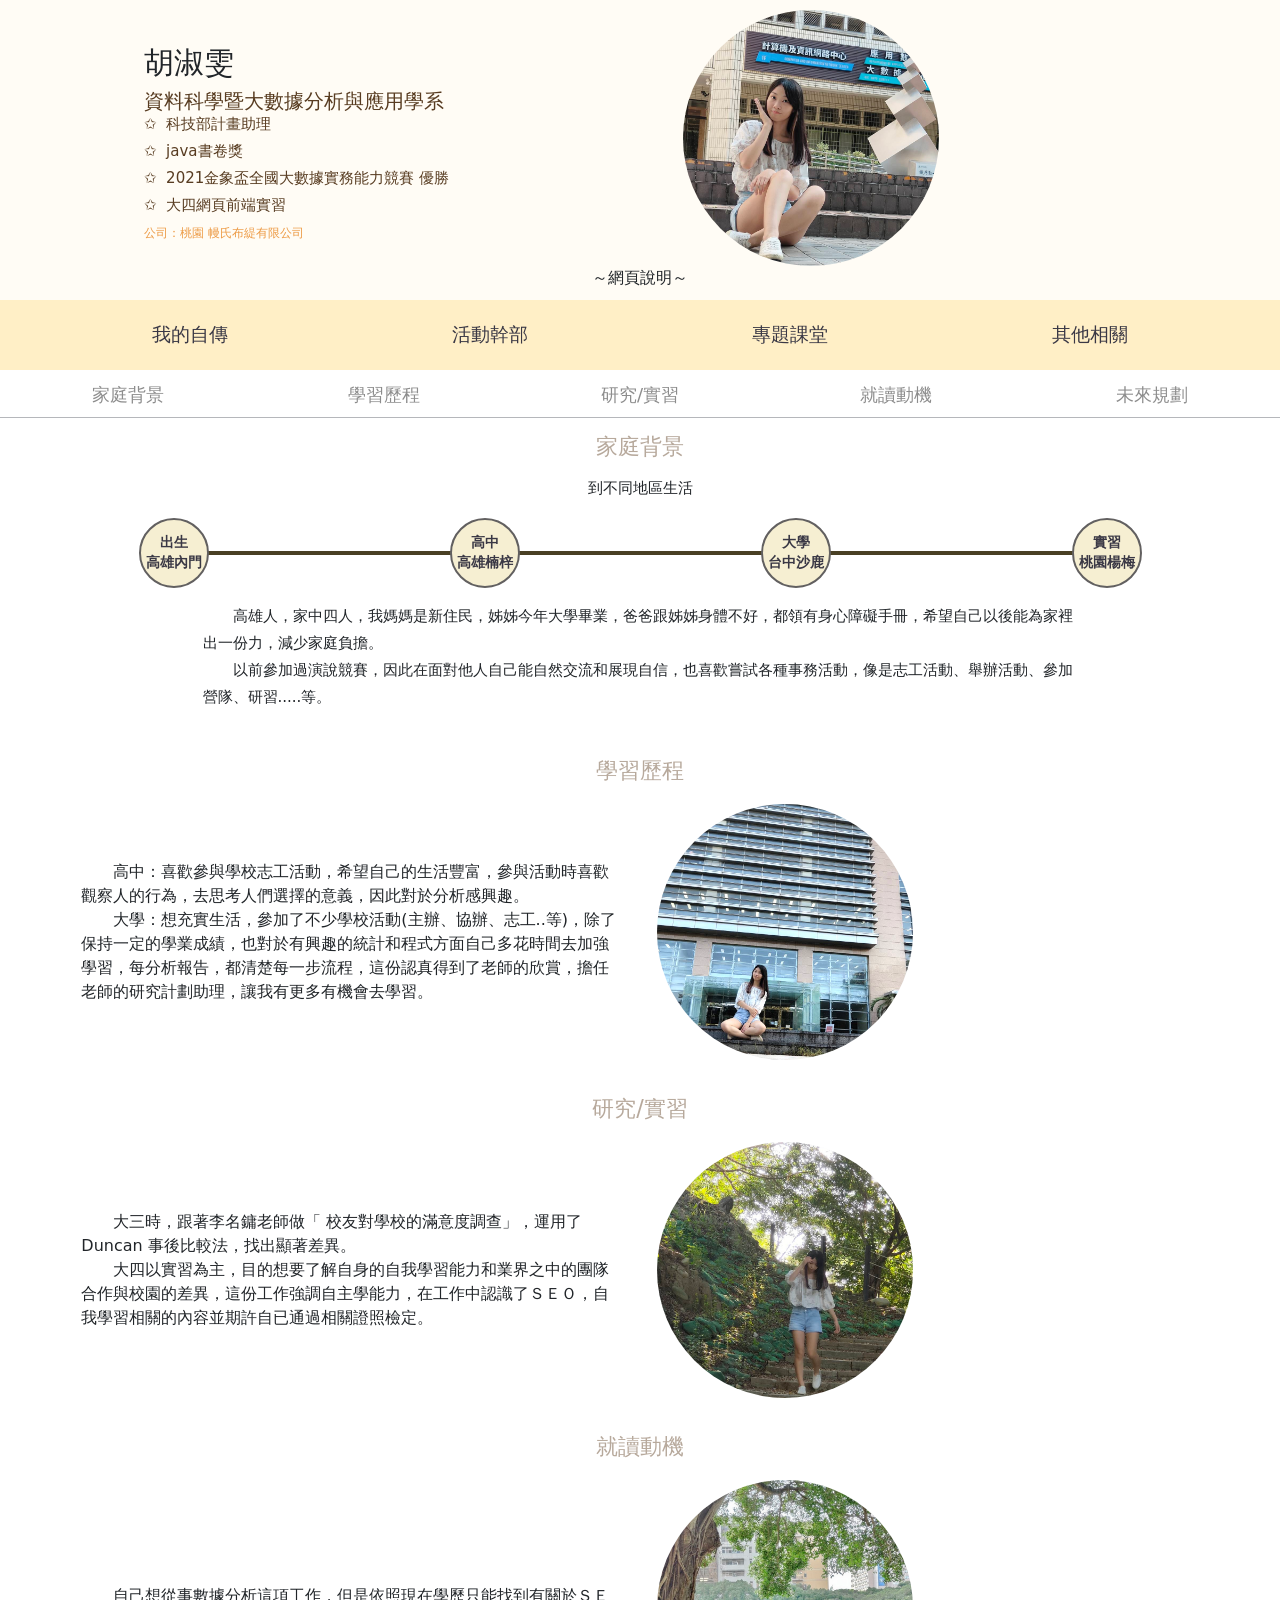
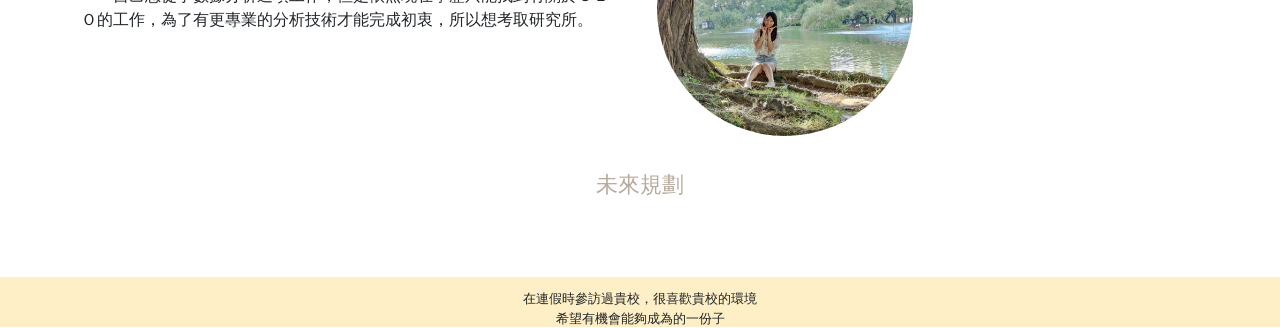
==== index.html @ bc9aa17a "Add files via upload" ====
<!DOCTYPE html>
<html lang="zh-TW">
<head>
	<meta charset="UTF-8">
	<meta name="viewport" content="width=device-width, initial-scale=1.0">
	<title>胡淑雯備審資料</title>
  <!-- bootstrap css -->
  <link rel="stylesheet" type="text/css" href="https://cdn.jsdelivr.net/npm/bootstrap@5.2.3/dist/css/bootstrap.min.css">
  <!-- style css -->
  <link rel="stylesheet" type="text/css" href="https://cdnjs.cloudflare.com/ajax/libs/font-awesome/6.4.0/css/all.min.css">
  <link rel="stylesheet" type="text/css" href="style.css">
	<script src="https://cdn.jsdelivr.net/npm/bootstrap@5.2.3/dist/js/bootstrap.min.js"></script>
	<script src="https://code.jquery.com/jquery-3.7.1.js"></script>
</head>
<!--置頂鍵----------------------------------------->
<a name="topAnchor"></a>
<div class="display-min-md top-Anchor">
<i class="fa fa-arrow-circle-up"></i>
</div>

<div class="Architecture">
	<!-- about_me -->
	<div class="about_me">
		<div class="row">
			<div class="col-md-6 col-xs-12">
				<div class="about_contact_lt">
					<H1>胡淑雯</H1>
					<h2>資料科學暨大數據分析與應用學系
					<p>✩	&nbsp;科技部計畫助理<br>
							✩	&nbsp;java書卷獎<br>
							✩	&nbsp;2021金象盃全國大數據實務能力競賽 優勝<br>
							✩	&nbsp;大四網頁前端實習<br>
						<a href="https://www.msbt.com.tw/" style="font-size: 12px;">公司：桃園 幔氏布緹有限公司</a>
					</p>
				</div>
			</div>
			<div class="col-md-6 col-xs-12">
				<div class="about_contact_rt">
					<img class="about_img scent" src="imgs/首圖/中興/中興.jpg"></img>
				</div>
			</div>
		</div>
		<div class="illustrate">～網頁說明～</div>
		<div class="The_illustrate">
			<ol>
				<li style="color: #ED9B46;">這個顏色是含有連結的文字。</li>
				<li>「自傳、活動、專題、其他」大項下都各5個副主題。</li>
				<li>「副主題」「有<span class="next" style="font-size: 5px; margin-right: 0px;" >➜</span>的照片」跟「證照」區塊可以左右滑動。</li>
				<li>右下角有「置頂鍵」的輔助按鈕<i class="fa fa-arrow-circle-up"></i></li>
				<li>看到有<span class="next_icon_list">  ‹  </span>
					<span class="next_icon_list">  ›  </span>都是有自動輪播效果,按下即可切換內容。</li>
				<li class="Table">✩需要目錄請按我✩</li>
			</ol>
		</div>
		<div class="The_Table">
			我的自傳：家庭背景、學習歷程、研究實習、就讀動機、讀書計畫<br>
			活動幹部：競賽研習(3)、營隊志工(5)、幹部經歷、活動總召(3)<br>
			專題/課堂：企業實習、專題、課堂表現、教學經歷(3)、網頁作品<br>
			其他相關：skill、成績單、證照(8)、about_me、獎助學金<br>
		</div>
	</div>
	<!-- about_me end -->
	<div class="my_life">
		<!-- 主選項 -->
		<nav class="Main_options_row">
			<div class="row">
				<a class="col-3 Main_options" value="0">
					<h3>我的自傳</h3><!--summary-->
				</a>
				<a class="col-3 Main_options" value="1">
					<h3>活動幹部</h3><!--Activity_cadres-->
				</a>
				<a class="col-3 Main_options" value="2">
					<h3>專題課堂</h3><!--Spractice-->
				</a>
				<a class="col-3 Main_options" value="3">
					<h3>其他相關</h3><!--Other-->
				</a>
			</div>
		</nav>
		<!---------------------我的自傳-------------------->
		<div class="Secondary">
			<nav class="Secondary_container" id="navbar-1">
				<a href="#family" class="Secondary_options">
					<h5>家庭背景</h5>
				</a>
				<a href="#history" class="Secondary_options">
					<h5>學習歷程</h5>
				</a>
				<a href="#practice" class="Secondary_options">
					<h5>研究/實習</h5>
				</a>
				<a href="#motivation" class="Secondary_options">
					<h5>就讀動機</h5>
				</a>
				<a href="#plan" class="Secondary_options">
					<h5>未來規劃</h5>
				</a>
			</nav>
			<!-- 自傳 -->
				<div class="Secondary_content">
				<!-- 家庭背景 -->
					<div class="theme" id="family">
						<h6 class="theme_title" style="padding:0px 0px 0px 0px;">家庭背景</h6>
						<div class="area">
							<p style="text-align: center;">到不同地區生活</p>
							<div class="row">
								<div class="col-3">
									<div class="area_line"></div>
									<div class="area_ball">
										<p class="area_text">出生<br>高雄內門</p><!--summary-->
									</div>
								</div>
								<div class="col-3">
									<div class="area_line"></div>
									<div class="area_ball">
										<p class="area_text">高中<br>高雄楠梓</p><!--Activity_cadres-->
									</div>
								</div>
								<div class="col-3">
									<div class="area_line"></div>
									<div class="area_ball">
										<p class="area_text">大學<br>台中沙鹿</p><!--Spractice-->
									</div>
								</div>
								<div class="col-3">
									<div class="area_ball">
										<p class="area_text">實習<br>桃園楊梅</p><!--Other-->
									</div>
								</div>
							</div>
						</div>
						<div class="family_text">
							<p>&ensp;&ensp;&ensp;&ensp;高雄人，家中四人，我媽媽是新住民，姊姊今年大學畢業，爸爸跟姊姊身體不好，都領有身心障礙手冊，希望自己以後能為家裡出一份力，減少家庭負擔。<br>
								&ensp;&ensp;&ensp;&ensp;以前參加過演說競賽，因此在面對他人自己能自然交流和展現自信，也喜歡嘗試各種事務活動，像是志工活動、舉辦活動、參加營隊、研習.....等。<br>
						</div>
					</div>
					<!-- 學習歷程 -->
					<div class="theme" id="history">
						<h6 class="theme_title">學習歷程</h6>
						<div class="row">
							<div class="col-md-6 col-xs-12">
								<div class="summary_lt">
									<div class="summary_text">      
										<div class="history_text_0"></div>
									</div>
								</div>
							</div>
							<div class="col-md-6 col-xs-12">
								<div class="summary_rt">
									<div class="history_img_0"></div>
								</div>
							</div>
						</div>
					</div>
					<!-- 研究/實習 -->
					<div class="theme" id="practice">
						<h6 class="theme_title">研究/實習</h6>
						<div class="row">
							<div class="col-md-6 col-xs-12">
								<div class="summary_lt">
									<div class="summary_text">      
										<div class="history_text_1"></div>
									</div>
								</div>
							</div>
							<div class="col-md-6 col-xs-12">
								<div class="summary_rt">
									<div class="history_img_1"></div>
								</div>
							</div>
						</div>
					</div>
					<!-- 就讀動機 -->
					<div class="theme" id="motivation">
						<h6 class="theme_title">就讀動機</h6>
						<div class="row">
							<div class="col-md-6 col-xs-12">
								<div class="summary_lt">
									<div class="summary_text">      
										<div class="history_text_2"></div>
									</div>
								</div>
							</div>
							<div class="col-md-6 col-xs-12">
								<div class="summary_rt">
									<div class="history_img_2"></div>
								</div>
							</div>
						</div>
					</div>
					<div class="theme" id="plan">
						<h6 class="theme_title">未來規劃</h6>
						<div class="row">
							<div class="col-md-6 col-xs-12">
								<div class="summary_lt">
									<div class="summary_text">      
										<div class="history_text_2"></div>
									</div>
								</div>
							</div>
							<div class="col-md-6 col-xs-12">
								<div class="summary_rt">
									<div class="history_img_2"></div>
								</div>
							</div>
						</div>
					</div>
			</div>
		</div>
		<!---------------------活動幹部-------------------->
		<div class="Secondary" id="navbar-2">
			<nav class="Secondary_container">
				<a href="#study" class="Secondary_options">
					<h5>競賽研習</h5>
				</a>
				<a href="#Camp" class="Secondary_options">
					<h5>營隊志工</h5>
				</a>
				<a href="#cadre" class="Secondary_options">
					<h5>幹部經歷</h5>
				</a>
				<a href="#Activity" class="Secondary_options">
					<h5>活動總召</h5>
				</a>
				<a href="#Societies" class="Secondary_options">
					<h5>大學社團</h5>
				</a>
			</nav>
			<div class="Secondary_content" style="position: relative;">
				<!-- 競賽研習 -->
				<div class="theme" id="study">
					<h6 class="theme_title">競賽研習</h6>	
					<div class="study_card style_4">
						<div id="Activity_cadres_1" class="carousel slide" data-bs-ride="carousel">
							<div class="carousel-indicators">
								<button type="button" data-bs-target="#Activity_cadres_1" data-bs-slide-to="0" class="active" aria-current="true" ></button>
								<button type="button" data-bs-target="#Activity_cadres_1" data-bs-slide-to="1"></button>
								<button type="button" data-bs-target="#Activity_cadres_1" data-bs-slide-to="2"></button>
							</div>
							<div class="carousel-inner">
								<div class="carousel-item active">
									<div class="row">
										<div class="col-md-6 col-xs-12">
											<div class="Activity_lt">
												<div class="Activity_title_1"> 
													2022 統計科學營
												</div>   		
												<div class="Activity_information">      
													時間：2022.8.25~26<br>
													地點：中研院<br>
													性質：培訓<br>
													佐證資料：研習證書<br>
												</div>							
											</div>
										</div>
										<div class="col-md-6 col-xs-12">
											<div class="Activity_rt">
												<img class="Activity_img" src="imgs/活動/統計科學營.jpg"></img>
											</div>
										</div>
									</div>
								</div>
	<!-- 111-1心靈成長營 -->
								<div class="carousel-item">
									<div class="row">
										<div class="col-md-6 col-xs-12">
											<div class="Activity_lt">
												<div class="Activity_title_1"> 
													2021 金象盃全國大數據實務能力競賽
												</div>   		
												<div class="Activity_information">      
													性質：競賽<br>
													舉辦單位： 成功大學和虎尾科大<br>
													佐證資料：參與證書<br>
													成績：優勝<br>
												</div>							
											</div>
										</div>
										<div class="col-md-6 col-xs-12">
											<div class="Activity_rt">
												<img class="Activity_img" src="imgs/教學/金象盃_優勝.png"></img>
											</div>
										</div>
									</div>
								</div>
								<div class="carousel-item">
									<div class="row">
										<div class="col-md-6 col-xs-12">
											<div class="Activity_lt">
												<div class="Activity_title_1"> 
													2022 南山領袖營 
												</div>   		
												<div class="Activity_information">      
													時間：2021.7.6~7<br>
													地點：台中<br>
													性質：營隊培訓<br>
													佐證資料：參訓證明
												</div>							
											</div>
										</div>
										<div class="col-md-6 col-xs-12">
											<div class="Activity_rt">
												<img class="straight_img" src="imgs/活動/營隊證書_領袖營.png"></img>
											</div>
										</div>
									</div>
								</div>
							</div>
							<button class="carousel-control-prev" data-bs-target="#Activity_cadres_1" data-bs-slide="prev">
								<span class="next_icon">‹</span>
							</button>
							<button class="carousel-control-next" data-bs-target="#Activity_cadres_1" data-bs-slide="next">
								<span class="next_icon">›</span>
							</button>
						</div>
					</div>
				</div>
				<!-- 營隊志工 -->
				<div class="theme" id="Camp">
					<h6 class="theme_title">營隊志工</h6>
					<div id="Activity_cadres_2" class="carousel slide" data-bs-ride="carousel">
						<div class="carousel-indicators">
							<button type="button" data-bs-target="#Activity_cadres_2" data-bs-slide-to="0" class="active" aria-current="true" ></button>
							<button type="button" data-bs-target="#Activity_cadres_2" data-bs-slide-to="1"></button>
							<button type="button" data-bs-target="#Activity_cadres_2" data-bs-slide-to="2"></button>
							<button type="button" data-bs-target="#Activity_cadres_2" data-bs-slide-to="3"></button>
							<button type="button" data-bs-target="#Activity_cadres_2" data-bs-slide-to="4"></button>
						</div>
						<div class="carousel-inner">
							<div class="carousel-item active">
								<div class="Activity style_1">
										<div class="row_2_1">
											<div class="Activity_lt">
												<div class="Activity_title_1 pato55"> 
													2022 科技品格夏令營
												</div>   		
												<div class="Activity_information">    
													時間：2022.7.18~22<br>
													地點：中華經典研究會<br>
													職位：營隊隊輔<br>
													佐證資料：研習證書<br>
												</div>												
												<div class="disappear_text">
													因為學長的介紹，參加了這個營隊，其他隊輔95%都比我年紀還小，但是志工經驗一個比一個豐富，在這裡除了帶小朋友跟他們相處，希望能為彼此生命"增添"多點色彩。
												</div>							
											</div>
										</div>
										<div class="row_2_2">
											<div class="Activity_rt">
												<div class="Activ_container">
													<img class="Activity_img malert30" src="imgs/志工/2022科技品格夏令營.jpg"></img>
													<div class="next">➜</div>
													<img class="Activity_img malert30" src="imgs/志工/2022科技品格夏令營_0.JPG"></img>
													<div class="next">➜</div>
													<img class="Activity_img malert30" src="imgs/志工/2022科技品格夏令營_2.png"></img>
													<div class="next">➜</div>
													<img class="Activity_img malert30" src="imgs/志工/2022科技品格夏令營_3.JPG"></img>
													<div class="next">➜</div>
													<img class="Activity_img malert30" src="imgs/志工/2022科技品格夏令營_4.JPG"></img>
													<div class="next">➜</div>
													<img class="straight_img malert30" src="imgs/志工/營隊證書_科技品格夏令營.png"></img>
													<div class="next">➜</div>
													<div class="Activity_img_v malert30">
														<video src="imgs/志工/科技品格夏令營隊輔.MP4" poster="imgs/志工/vido.jpeg" controls class="ppt_img malert30"></video>
													</div>
												</div>	
											</div>
										</div>
									<div class="Activity_text">
										因為學長的介紹，參加了這個營隊，其他隊輔95%都比我年紀還小，但是志工經驗一個比一個豐富，在這裡除了帶小朋友(6位)跟他們相處，希望能為彼此生命多點色彩。
									</div>
								</div>
							</div>
<!-- 中小服務-->
							<div class="carousel-item">
								<div class="Activity style_1">
									<div class="row_2_1">
										<div class="Activity_lt">
											<div class="Activity_title_1 pato55"> 
												中小服務
											</div>   		
											<div class="Activity_information">    
												時間：2022.4<br>
												地點：台中 北勢國小<br>
												職位：社團志工<br>
												佐證資料：志工證明<br>
											</div>	
											<div class="disappear_text">
												在小學早自習的時段走入教室，帶著他們手作，雖然可能每次活動都有一些小意外，但是意外可以讓活動變得有趣，也看到其他人為了活動而付出心力，認真的教學，整個過程十分的融洽。
											</div>							
										</div>
									</div>
									<div class="row_2_2">
										<div class="Activity_rt">
											<div class="Activ_container">
												<img class="Activity_img malert30" src="imgs/志工/中小志工_1.jpg"></img>
												<div class="next">➜</div>
												<img class="Activity_img malert30" src="imgs/志工/中小志工_2.jpg"></img>
												<div class="next">➜</div>
												<img class="Activity_img malert30" src="imgs/志工/中小志工_3.jpg"></img>
												<div class="next">➜</div>
												<img class="straight_img malert30" src="imgs/志工/服務證明＿中小服務.png"></img>
											</div>
										</div>
									</div>
									<div class="Activity_text">
										在小學早自習的時段走入教室，帶著他們手作，雖然可能每次活動都有一些小意外，但是意外可以讓活動變得有趣，也看到其他人為了活動而付出心力，認真的教學，整個過程十分的融洽。30字心得。30字心得。
									</div>
								</div>
							</div>
<!-- 蓋夏圖書館 導覽員-->								
							<div class="carousel-item">
								<div class="Activity style_1">
									<div class="row_2_1">
										<div class="Activity_lt">
											<div class="Activity_title_1 pato55"> 
												蓋夏圖書館 導覽員
											</div>   		
											<div class="Activity_information">    
												時間：2023.9.21<br>
												地點：靜宜 蓋夏圖書館<br>
												職位：導覽人員<br>
												佐證資料：服務證書<br>
											</div>	
											<div class="disappear_text">
												三年下學期來應徵導覽員，帶高中或是本校新生介紹蓋夏圖書館的Ｂ1～F
3，一場約20分鐘，而這場導覽要外加教新生們找書，連續兩場，其中自我檢討跟改進，希望自己能表現更好。
											</div>							
										</div>
									</div>
									<div class="row_2_2">
										<div class="Activity_rt">
											<div class="Activ_container">
												<img class="Activity_img malert30" src="imgs/志工/圖書館導覽員_2.JPG"></img>
												<div class="next">➜</div>
											<img class="Activity_img malert30" src="imgs/志工/圖書館導覽員_1.JPG"></img>
											<div class="next">➜</div>
											<img class="Activity_img malert30" src="imgs/志工/圖書館導覽員.JPG"></img>
											<div class="next">➜</div>
											<img class="straight_img malert30" src="imgs/志工/服務證明_蓋夏圖書館.png"></img>
											</div>	
											
										</div>
									</div>
									<div class="Activity_text">
										三年下學期來應徵導覽員，帶高中或是本校新生介紹蓋夏圖書館的Ｂ1～F
3，一場約20分鐘，而這場導覽要外加教新生們找書，連續兩場，其中自我檢討跟改進，希望自己能表現更好。
									</div>
								</div>
							</div>
<!-- 2022北部大學博覽會-->
							<div class="carousel-item">
								<div class="Activity style_1">
									<div class="row_2_1">
										<div class="Activity_lt">
											<div class="Activity_title_1 pato55"> 
												2022北部大學博覽會
											</div>   		
											<div class="Activity_information">    
													時間：2022.3.5~6<br>
													地點：台大綜合體育館<br>
													職位：資科系志工<br>
													佐證資料：志工證明
											</div>	
											<div class="disappear_text">
												大二跟著學校郭珈妤老師跟黃秋杰老師到台北幫忙系上招生，自己也觀察其他大學的特色，自己也樂在其中，還參加其他學校的抽獎，感覺變成高中生。
											</div>						
										</div>
									</div>
									<div class="row_2_2">
										<div class="Activity_rt">
											<div class="Activ_container">
												<img class="Activity_img malert30" src="imgs/志工/大學博覽會合照.jpg"></img>
												<div class="next">➜</div>
											<img class="Activity_img malert30" src="imgs/志工/大學博覽會_2.jpg"></img>
											<div class="next">➜</div>
											<img class="Activity_img malert30" src="imgs/志工/大學博覽會志工.jpg"></img>
											<div class="next">➜</div>
											<img class="straight_img malert30" src="imgs/志工/2022大學博覽會.png"></img>
											</div>	
										</div>
									</div>
									<div class="Activity_text">
										大二跟著學校郭珈妤老師跟黃秋杰老師到台北幫忙系上招生，自己也觀察其他大學的特色，自己也樂在其中，還參加其他學校的抽獎，感覺變成高中生。
									</div>
								</div>
							</div>
<!-- 111-1心靈成長營 -->
							<div class="carousel-item">
								<div class="Activity style_1">
									<div class="row_2_1">
										<div class="Activity_lt">
											<div class="Activity_title_1 pato55"> 
												111-1心靈成長營
											</div>   		
											<div class="Activity_information">    
												時間：2022.10.15~16<br>
												地點：宜蘭聖母山莊<br>
												職位：營隊隊輔＋工作人員<br>    
												佐證資料：證書<br>
											</div>	
											<div class="disappear_text">
												大二時自己是小隊員，大三自己跑來當隊輔兼工作人員，想再次踏入山林中享受自然外，對自己而言是個療癒之旅。
											</div>							
										</div>
									</div>
									<div class="row_2_2">
										<div class="Activity_rt">
											<div class="Activ_container">
												<img class="Activity_img malert30" src="imgs/活動/心靈成長營_1.JPG"></img>
												<<div class="next">➜</div>
												<img class="Activity_img malert30" src="imgs/活動/心靈成長營_2.JPG"></img>
												<div class="next">➜</div>
												<img class="Activity_img malert30" src="imgs/活動/心靈成長營_3.JPG"></img>
												<div class="next">➜</div>
												<img class="Activity_img malert30" src="imgs/活動/心靈成長營_4.JPG"></img>
												<div class="next">➜</div>
												<img class="Activity_img malert30" src="imgs/活動/心靈成長營.mp4"></img>
											</div>
										</div>
									</div>
									<div class="Activity_text">
										大二時自己是小隊員，大三自己跑來當隊輔兼工作人員，想再次踏入山林中享受自然外，對自己而言是個療癒之旅。
									</div>
								</div>
							</div>
						</div>
						<button class="carousel-control-prev" data-bs-target="#Activity_cadres_2" data-bs-slide="prev">
							<span class="next_icon">‹</span>
						</button>
						<button class="carousel-control-next" data-bs-target="#Activity_cadres_2" data-bs-slide="next">
							<span class="next_icon">›</span>
						</button>
					</div>
				</div>
				<!-- 幹部經歷 -->
				<div class="theme" id="cadre">
					<h6 class="theme_title">幹部經歷</h6>
					<div class="area_cadre">
						<div class="row">
							<div class="col-3">
								<div class="area_line"></div>
								<div class="area_ball">
									<p class="area_text">109<br>副班代</p><!--summary-->
								</div>
							</div>
							<div class="col-3">
								<div class="area_line"></div>
								<div class="area_ball">
									<p class="area_text">110<br>學生議員</p><!--Activity_cadres-->
								</div>
							</div>
							<div class="col-3">
								<div class="area_line"></div>
								<div class="area_ball">
									<p class="area_text">110<br>宿舍幹部</p><!--Spractice-->
								</div>
							</div>
							<div class="col-3">
								<div class="area_ball">
									<p class="area_text">111-1<br>學社部長</p><!--Other-->
								</div>
							</div>
						</div>
					</div>
					<div class="cadre">
						<div class="row">
							<div class="col">
								<div class="cadre_lt">
									<img class="All_img" src="imgs/活動/靜宜幹部紀錄.png"></img>						
								</div>
							</div>
							<div class="col">
								<div class="cadre_rt">
									<div id="Activity_cadres_3" class="carousel slide carousel-fade" data-bs-ride="carousel" >
										<div class="carousel-indicators">
											<button type="button" data-bs-target="#Activity_cadres_3" data-bs-slide-to="0" class="active" aria-current="true" ></button>
											<button type="button" data-bs-target="#Activity_cadres_3" data-bs-slide-to="1"></button>
											<button type="button" data-bs-target="#Activity_cadres_3" data-bs-slide-to="2"></button>
											<button type="button" data-bs-target="#Activity_cadres_3" data-bs-slide-to="3"></button>
											<button type="button" data-bs-target="#Activity_cadres_3" data-bs-slide-to="4"></button>
											<button type="button" data-bs-target="#Activity_cadres_3" data-bs-slide-to="5"></button>
											<button type="button" data-bs-target="#Activity_cadres_3" data-bs-slide-to="6"></button>
										</div>
										<div class="carousel-inner">
											<div class="carousel-item active">
												<div class="cadre_card">
													<div class="Activity_title_2">學生會</div>
													<img class="cadre_card_Simg" src="imgs/活動/學生會.png"></img>
												</div>
											</div>
											<div class="carousel-item">
												<div class="cadre_card">
													<div class="Activity_title_2">110宿舍幹部</div>
													<a href="https://www.instagram.com/leggo940/" class="cadre_source">IG source: leggo940</a>
													<img class="cadre_card_img" src="imgs/幹部/宿舍區長.jpg"></img>
												</div>
											</div>
											<div class="carousel-item">
												<div class="cadre_card">
													<div class="Activity_title_2">火舞社</div>
													<a href="https://www.instagram.com/pu_firedance/" class="cadre_source">IG source: pu_firedance</a>
													<img class="cadre_card_img" src="imgs/幹部/火舞社IG.jpg"></img>
												</div>
											</div>
											<div class="carousel-item">
												<div class="cadre_card">
													<div class="Activity_title_2">學生會 學社部長</div>
													<a href="https://www.instagram.com/pu_sa28/" class="cadre_source">IG source:pu_sa28</a>
													<img class="cadre_card_img" src="imgs/幹部/學生會IG.jpg"></img>
												</div>
											</div>
											<div class="carousel-item">
												<div class="cadre_card">
													<div class="Activity_title_2">110 學生議會-資科</div>
													<a href="https://www.instagram.com/puds_2022/" class="cadre_source">IG source:puds_2022</a>
													<img class="cadre_card_img" src="imgs/幹部/學生議員IG.jpg"></img>
												</div>
											</div>
											<div class="carousel-item">
												<div class="cadre_card">
													<div class="Activity_title_2">110 學生議會</div>														
													<img class="cadre_card_img" src="imgs/幹部/學生議員.jpg"></img>
												</div>
											</div>
										</div>
										<button class="carousel-control-prev" data-bs-target="#Activity_cadres_3" data-bs-slide="prev">
											<span class="next_icon">‹</span>
										</button>
										<button class="carousel-control-next" data-bs-target="#Activity_cadres_3" data-bs-slide="next">
											<span class="next_icon">›</span>
										</button>
									</div>
								</div>
							</div>
						</div>
					</div>
				</div>
				<!-- 活動總召 -->
				<div class="theme" id="Activity">
					<h6 class="theme_title">活動總召</h6>
					<div id="Activity_cadres_4" class="carousel slide carousel-fade" data-bs-ride="carousel">
						<div class="carousel-indicators">
							<button type="button" data-bs-target="#Activity_cadres_4" data-bs-slide-to="0" class="active" aria-current="true" ></button>
							<button type="button" data-bs-target="#Activity_cadres_4" data-bs-slide-to="1"></button>
							<button type="button" data-bs-target="#Activity_cadres_4" data-bs-slide-to="2"></button>
						</div>
						<div class="carousel-inner">
							<div class="carousel-item active">
								<div class="Activity style_2">
									<div class="row">
										<div class="col-md-6 col-xs-12">
										<div class="Activ_lt">   	
											<div class="Activity_title_1"> 
												資科系抽直屬總召
											</div>	
											<div class="Activ_text">    
												第一次當總召，對很多事情很陌生，但是因為有同學的陪伴，雖然是線上辦理，但是準備的很多，希望能給大一們找到一個好直屬。
											</div>												
										</div>
									</div>
									<div class="col-md-6 col-xs-12">
										<div class="Activ_rt">
											<img class="ppt_img" src="imgs/活動/抽直屬.png"></img>
										</div>
									</div>
								</div>
								</div>
							</div>
<!-- 社團博覽會總召-->								
							<div class="carousel-item">
								<div class="Activity style_2">
									<div class="row">
										<div class="col-md-6 col-xs-12">
											<div class="Activ_lt">	
												<div class="Activity_title_1"> 
													111-1社團博覽會總召
												</div>   	
												<div class="Activ_text">    
													第一次辦理大型活動共有36個社團來參與這次活動，這也是學生會的第一個活動，跟著剛認識不久的同伴，同心協力完成，也在之中學習從老師身上學習經驗，希望能圓滿完成活動。
												</div>						
											</div>
										</div>
										<div class="col-md-6 col-xs-12">
											<div class="Activ_rt">
												<div class="Activ_container">
													<img class="Activity_img malert30" src="imgs/活動/學生會-社博.JPG"></img>
													<div class="next">➜</div>
													<img class="Activity_img malert30"  src="imgs/活動/學生會-迎新.JPG"></img>
												</div>
											</div>
										</div>
									</div>
								</div>
							</div>
<!-- 靜宜66週年校慶園遊會總召-->
							<div class="carousel-item">
								<div class="Activity style_2">
									<div class="row">
										<div class="col-md-6 col-xs-12">
											<div class="Activ_lt">
												<div class="Activity_title_1"> 
													靜宜66週年校慶園遊會總召
												</div>   		
												<div class="Activ_text">    
													第66週年的校慶主題「新青春●主動出擊」名字是當時辦社博所想的，希望在新的環境，能主動揮灑青春汗水去追尋自己的目標。
												</div>	
											</div>
										</div>
										<div class="col-md-6 col-xs-12">
											<div class="Activ_rt">
												<img class="straight_img" src="imgs/活動/學生會-校慶.JPG"></img>
											</div>
										</div>
									</div>
								</div>
							</div>
						</div>
						<button class="carousel-control-prev" data-bs-target="#Activity_cadres_4" data-bs-slide="prev">
							<span class="next_icon">‹</span>
						</button>
						<button class="carousel-control-next" data-bs-target="#Activity_cadres_4" data-bs-slide="next">
							<span class="next_icon">›</span>
						</button>
					</div>
				</div>
				<!-- 大學社團 -->
				<div class="theme" id="Societies">
					<h6 class="theme_title">大學社團</h6>
					<div id="Activity_cadres_5" class="carousel slide" data-bs-ride="carousel">
						<div class="carousel-indicators">
							<button type="button" data-bs-target="#Activity_cadres_5" data-bs-slide-to="0" class="active" aria-current="true" ></button>
							<button type="button" data-bs-target="#Activity_cadres_5" data-bs-slide-to="1"></button>
						</div>
						<div class="carousel-inner">
							<div class="carousel-item active">
								<div class="Activity style_3">
									<div class="Activity_title_2"> 
										火舞魅力研究社
									</div>   
									<div class="Societie">		
										<div class="row">
											<div class="col-md-6 col-xs-12">
												<div class="Societie_lt">
													<div class="Activ_container">
														<img class="Societie_img malert30" src="imgs/社團/社團-表演-上火.jpg"></img>
														<div class="next">➜</div>
														<img class="Societie_img malert30" src="imgs/社團/社團-表演-光棍.png"></img>
														<div class="next">➜</div>
														<img class="Societie_img malert30" src="imgs/社團/火扇.jpg"></img>
													</div>
												</div>
											</div>
											<div class="col-md-6 col-xs-12">
												<div class="Societie_rt">
													<div class="Societie_text he50p10">
														當初覺得火舞很帥，那看別人帥不如自己也變成那樣，入社ㄧ學期玩遍了所有道具並都會一些基礎，大二當社團美宣，上了兩場表演，三場工作人員，對我來說火舞社是我大學社團的代表。
													</div>
												</div>
											</div>	
										</div>
									</div>		
								</div>
							</div>
<!-- 111-1心靈成長營 -->
							<div class="carousel-item">
								<div class="Activity style_3">
									<div class="Activity_title_2"> 
										美工社
									</div>   
									<div class="Societie">
										<div class="row">
											<div class="col-md-6 col-xs-12">
												<div class="Societie_lt">
													<div class="Activ_container">
														<img class="Societie_img malert30" src="imgs/社團/社團-美工-作品1.jpg"></img>
														<div class="next">➜</div>
														<img class="Societie_img malert30" src="imgs/社團/社團-美工-作品2.jpg"></img>
													</div>
												</div>
											</div>
											<div class="col-md-6 col-xs-12">
												<div class="Societie_rt">
													<div class="Societie_text he50p10">
														因為自己對手工很有興趣所以一直想加入，直到四年級規劃要去實習，再不加入可能會成為遺憾，選了兩堂有興趣的袖珍屋跟乾燥花相框，袖珍屋意外選到最難的就拍了縮時錄影。
													</div>
												</div>
											</div>	
										</div>	
									</div>			
								</div>
							</div>
						</div>
						<button class="carousel-control-prev" data-bs-target="#Activity_cadres_5" data-bs-slide="prev">
							<span class="next_icon">‹</span>
						</button>
						<button class="carousel-control-next" data-bs-target="#Activity_cadres_5" data-bs-slide="next">
							<span class="next_icon">›</span>
						</button>
					</div>	
				</div>
			</div>
		</div> 
		<!---------------------專題實習-------------------->
		<div class="Secondary">
			<nav class="Secondary_container">
				<a href="#Corporate" class="Secondary_options">
					<h5>實習</h5>
				</a>
				<a href="#Topics" class="Secondary_options">
					<h5>專題</h5>
				</a>
				<a href="#class" class="Secondary_options">
					<h5>課堂表現</h5>
				</a>
				<a href="#teaching" class="Secondary_options">
					<h5>教學經驗</h5>
				</a>
				<a href="#web" class="Secondary_options">
					<h5>網頁作品</h5>
				</a>
			</nav>
			<div class="Secondary_content" style="position: relative;">
				<!-- 企業實習 -->
				<div class="theme" id="Corporate">
					<h6 class="theme_title">企業實習</h6>	
					<div class="Corporat_name">✩幔氏布緹有限公司✩</div>	
					<div class="Corporat_title">----公司簡介----</div>
					<div class="Corporat_text">
						&nbsp;&nbsp;&nbsp;【MSBT 幔室布緹】織品窗簾家飾公司,累積多年經營歐、亞之間紡織家飾成品貿易的經驗,熟知歐洲室內裝潢趨勢與流行脈動。於 2010 年 5 月成立「幔室布緹有限公司 Maison Boutique Co., Ltd.」,期望運用豐富多元的後台資源,引進各式變化的窗簾產品,由年輕的團隊主導經營,服務追求歐系時尚窗飾的消費大眾。
					</div>		
					<div class="Corporat_information">地址:326桃園市楊梅區楊湖路一段367巷15-1號</div>
					<div class="Corporat_information">電話:03-4880250</div>
					<div class="Corporat_information">信箱:service@msbt.com.tw</div>
					<div class="Corporat">
						<div class="row">
							<div class="col-md-6 col-xs-12">
								<div class="Corporat_title">-----工作內容-----</div>
								<div class="Corporat_subtopic">1.初期</div>	
								<div class="Corporat_text">
									<ul>
										<li>照著新官網模版開發網頁</li>
										<li>HTML+CSS熟悉後，就是JavaScript效果</li>
										<li>除了原生JS還有jquery語法</li>
										<li>前端與後端伺服器溝通的技術AJAX</li>
									</ul>
									&emsp;&emsp;目前公司網頁改版主要以WordPress中的主題去製作，首先是Divi主題，從零認識到完成預期的版面。
								</div>	
								<div class="Corporat_subtopic">2.現在</div>	
								<div class="Corporat_text">        
									&emsp;&emsp;換成WooCommerce+Porto主題來製作，每周都有1~2次頁面製作教學，也會參加公司的定時會議，有時也有講座。
								</div>	
								
								<div class="Corporat_title">-----實習動機-----</div>
								<div class="Corporat_subtopic">1.公司</div>	
								<div class="Corporat_text">        
									&emsp;&emsp;當時面試時，面試官(之後要負責帶領我工作的工程師)說了一句:「 這間公司的網路跟前後端主要都是我負責的。」，心想如果錄取，我一定會選擇這間公司，因為這位工程師能力精煉，可以學到很多。<br>
									&emsp;&emsp;除了基礎的前端之外，可能能接觸到自己較薄弱的後端(當時前後端都有在招人)。
								</div>
								<div class="Corporat_subtopic">2.自我考量</div>	
								<div class="Corporat_text">
									<ul>
										<li>當時認為數據分析要會後端，而後端要會一點前端基礎。</li>
										<li>當時找的數據分析工作多數也是網頁前端。</li>
										<li>累積業界的工作經驗。</li>
										<li>想學職場溝通技巧與團隊合作。</li>
										<li>想知道自己的能力跟面對工作的責任心。</li>
										<li>想為以後升學或求職先做準備。</li>
									</ul>
								</div>	
							</div>
							<div class="col-md-6 col-xs-12">
								<div class="Corporat_title">-----歷程-----</div>
								<div class="Corporat_Small">✩入職</div>	
								<div class="Corporat_text">          
									&emsp;&emsp;我的網頁開發能力並不高端<a href="https://liczy7564.github.io/The_Camp/" style="font-size: 13px;">(當時面試作品)</a>，而公司招募這個職位主要要有「 自主學習能力」而我因:
								</div>
								<div class="Corporat_important">1.參與多項活動：</div>	
								<div class="Corporat_text">
									&emsp;代表我是個願意付出時間精神去完成事務的人
								</div>
								<div class="Corporat_important">
									2.排名優秀且大學三年已完成必要學分：</div>	
								<div class="Corporat_text">&emsp;證明一定的學習能力，且可以專心實習而錄取</div>
								<div class="Corporat_Small">✩起初</div>
								<div class="Corporat_text">
									&emsp;&emsp;工程師預計三天完成網頁，而我卻用了一周，自己有些慚愧，並努力提升專業能力。
									聽了主管跟公司姐姐的建議，<span class="color_1">開始改善做筆記的習慣跟寫工作紀錄的方式</span>，第二次寫網頁模板有在預定的時間完成。
								</div>
								<div class="Corporat_Small">✩教學方式<span class="Corporat_important">-遇到不會再去請教工程師</span></div>
								<div class="Corporat_text">
									&emsp;&emsp;<span class="color_1">能自己去思考評估作法是否合適恰當，要有自己的想法，而不是一味照要求做。</span>
									當時大約三天~一周的時間學一種語法跟會運用。
								</div>
								<div class="Corporat_Small">✩其他</div>
								<div class="Corporat_text">
									&emsp;&emsp;一開始開會，看著前輩們報告工作內容，觀察他們的談吐及了解他們所說的內容。<span class="color_1">學習使用淺顯易懂的詞語表達，讓他人能清楚了解跟展示做法跟問題，訓練表達能力。</span>
								</div>
								<div class="Corporat_Small">✩總結</div>
								<div class="Corporat_text">
									&emsp;&emsp;現今SEO十分受重視，自己未進公司前沒接觸到這類的內容，而前端對於SEO很重要，自己也盡快去了解跟學習相關概念。
								</div>
								<div class="Corporat_title">-----Skills-----</div>
								<div class="Corporat_Small">Skills</div>	
								<div class="Corporat_text">     
									<div class="row">
										<div class="col">
											<ul>
												<li>HTML</li>
												<li>CSS</li>
												<li>JavaScript</li>
											</ul>
										</div>
										<div class="col">
											<ul>
												<li>jQuery</li>
												<li>AJAX</li>
												<li>WordPress</li>
											</ul>
										</div>
									</div>
								</div>
								<div class="Corporat_Small">Certifications</div>	
								<div class="Corporat_text"> Google Analytics(分析)進階</div>
							</div>
						</div>
					</div>
				</div>
				<!--專題 -->
				<div class="theme" id="Topics">
					<h6 class="theme_title">專題</h6>
					<div class="Corporat_name">✩校友對學校的滿意度調查✩</div>
					<div class="Corporat_text">
						大三時，擔任李名鏞老師的科技部計畫助理，其中自己完成的分析報告就是住要是本校靜宜大學的「 校友對學校的滿意度調查」，運用了Duncan 事後比較法，跟一些問卷回答轉為數值分析的手法，在整理成PPT跟WORD檔案，由於本系是大四才做專題，自己去企業實習，經過跟老師討論決定以此分析代替。
					</div>
					<div class="Corporat">
						<div class="row">
							<div class="col-md-6 col-xs-12">
								<div class="Corporat_title">-&nbsp;-&nbsp;一、調查對象&nbsp;-&nbsp;-</div>
								<div class="Corporat_text">
									調查對象為各系110學年度應屆畢業校友，總計2638人，其中大學部畢業生有2,399人，碩士班畢業生有258人，博士班1人。
									成功調查1912人，佔全體畢業生人數的99.3%，其中大學部1752人(99.3%)，碩士班/博士班159/1人(99.6%)。
								</div>	
								<div class="Corporat_title">-&nbsp;-&nbsp;二、調查方法&nbsp;-&nbsp;-</div>
								<div class="Corporat_text">
									調查施測期間在111年01月-111年9，掃描QR code方式上網填寫問卷，以問卷調查法進行調查。本年度調查與畢業生離校手續結合，以填寫線上問卷方式進行調查，或發送問卷至個人電子信箱邀請至特定網址填寫。
								</div>	
								<div class="Corporat_title">-&nbsp;-&nbsp;三、用運圖表&nbsp;-&nbsp;-</div>
								<div class="Corporat_text">
									<ol>
										<li>基礎表格-人數統計表</li>
										<li>直方圖-</li>
										<li>折線圖-歷年趨勢圖</li>
									</ol>
								</div>	
								<div class="Corporat_title">-&nbsp;-&nbsp;四、分析運用&nbsp;-&nbsp;-</div>
								<div class="Corporat_text">
									<ol>
										<li>ANOVA-顯著結果、平均值</li>
										<li>由Duncan檢定-滿意度高低</li>
									</ol>
								</div>	
								<div class="Corporat_title">-&nbsp;-&nbsp;五、其他應用&nbsp;-&nbsp;-</div>
								<div class="Corporat_text">
									<ol>
										<li>excel-問卷問題轉為數值分析</li>
										<li>R-分析及資料輸出</li>
									</ol>
								</div>	
							</div>
							<div class="col-md-6 col-xs-12">
								<div class="Corporat_title">-&nbsp;-&nbsp;六、分析流程&nbsp;-&nbsp;-</div>
								<div class="Corporat_subtopic">---樣本人數統計---
								</div>	
								<div class="Corporat_text">
									Q:問卷中該科系人數占全校比例?在該學院占比例?
									本校六個學院，統計該系人數後，同學院相加<br>
									1.該系人數/樣本總數<br>       2.該系人數/該學院總數
								</div>	
								<div class="Corporat_subtopic">全校畢業生在各主要項目意見分析表
								</div>	
								<div class="color_2">
									整體滿意指數 ＝ (系滿意指數+ 校滿意指數)÷2<br>
									系滿意指數 ＝ (調整之‘系滿意平均’+ 系教學評價+ 系競爭力評價)÷3<br>
									校滿意指數＝ (調整之‘校滿意平均’+ 校教學評價+ 校競爭力評價)÷3<br>
									系滿意平均為一至三大項之平均值，校滿意平均為四至七大項之平均值
								</div>
								<div class="Corporat_text">每個主項目中都有幾項細項項目，都要求平均值跟標準差。
								</div>
								<div class="Corporat_subtopic">---校系就學選擇評估之分析---
								</div>	
								<div class="Corporat_text">
									絕對不會比例、應該不會比例、應該會比例、絕對會比例
										這四項比例算完後，再計算“會”的比例(共5 項)

								</div>
								<div class="Corporat_subtopic">各學院畢業生對系校滿意度之差異分析
								</div>	
								<div class="Corporat_text">
									列出ANOVA得到差異性的顯著結果以及各院在各項目得到的平均值
									對於無顯著差異的項目，列出全校平均數作為參考，對有顯著差異的項目
									標出由Duncan檢定後得到五院中滿意度較高，以及滿意度較低的院別
									(達顯著水準的才標示)
								</div>	
								<div class="Corporat_subtopic">---各學系分析結果---
								</div>	
								<div class="Corporat_text">
									該學院中的科系分別敘述完人數占比後
									再計算問卷中的滿意度與院所、全校做對比
								</div>	
								<div class="Corporat_subtopic">---全校各學系對校系滿意度整體結果---
								</div>	
								<div class="Corporat_text">
									根據近五年各系<br>
									整體指數、系評量指數、校評量指數、以及再選擇意願<br>
									等四項成績的趨勢圖進行排名，查看各系趨勢變化<br>
								</div>	
							</div>
						</div>
					</div>
				</div>
				<!-- 其他 -->
				<div class="theme" id="class">
					<h6 class="theme_title">其他課堂表現</h6>
					<div class="study_card style_4">
						<div id="Activity_cadres_7" class="carousel slide" data-bs-ride="carousel">
							<div class="carousel-indicators">
								<button type="button" data-bs-target="#Activity_cadres_7" data-bs-slide-to="0" class="active" aria-current="true" ></button>
								<button type="button" data-bs-target="#Activity_cadres_7" data-bs-slide-to="1"></button>
								<button type="button" data-bs-target="#Activity_cadres_7" data-bs-slide-to="2"></button>
								<button type="button" data-bs-target="#Activity_cadres_7" data-bs-slide-to="3"></button>
								<button type="button" data-bs-target="#Activity_cadres_7" data-bs-slide-to="4"></button>
								<button type="button" data-bs-target="#Activity_cadres_7" data-bs-slide-to="5"></button>
							</div>
							<div class="carousel-inner">
								<div class="carousel-item active">
									<div class="row">
										<div class="col-md-6 col-xs-12">
											<div class="class_lt">
												<div class="class_title"> 
													實驗設計
												</div>   		
												<div class="class_information">      
													資訊:大二選修 3學分<br>
													老師:李名鏞 老師"<br>
													分數:學期94分 (班1)
												</div>	
												<div class="class_text">    
													分組報告：貢獻100%<br>期末報告：預測-竹槍射擊長遠<br>主要1.魚骨圖2.確認交互作用<br>確認因為主題我們心血來潮穿著恐龍裝報告也讓老師笑一下。
												</div>										
											</div>
										</div>
										<div class="col-md-6 col-xs-12">
											<div class="Activity_rt">
												<img class="class_img" src="./imgs/課堂/實驗設計.jpg"></img>
											</div>
										</div>
									</div>
								</div>
								<!-- 111-1心靈成長營 -->
								<div class="The_class"></div>
							</div>
							<button class="carousel-control-prev" data-bs-target="#Activity_cadres_7" data-bs-slide="prev">
								<span class="next_icon">‹</span>
							</button>
							<button class="carousel-control-next" data-bs-target="#Activity_cadres_7" data-bs-slide="next">
								<span class="next_icon">›</span>
							</button>
						</div>
					</div>	
				</div>
				<div class="theme" id="teaching">
					<h6 class="theme_title">教學</h6>
					<div id="Activity_cadres_8" class="carousel slide" data-bs-ride="carousel">
						<div class="carousel-indicators">
							<button type="button" data-bs-target="#Activity_cadres_8" data-bs-slide-to="0" class="active" aria-current="true" ></button>
							<button type="button" data-bs-target="#Activity_cadres_8" data-bs-slide-to="1"></button>
							<button type="button" data-bs-target="#Activity_cadres_8" data-bs-slide-to="2"></button>
						</div>
						<div class="carousel-inner">
							<div class="carousel-item active">
								<div class="Activity style_3">
									<div class="Activity_title_2"> 
										博幼基金會 數學老師
									</div>   
									<div class="Societie">		
										<div class="row">
											<div class="col-md-6 col-xs-12">
												<div class="Societie_lt">
													<div class="Societie_text he35p10">
														單位:博幼基金會 <br>
														學生:沙鹿附近弱勢國小生<br>
														<div class="teaching_text">
														&emsp;&emsp;新生啟航週自己就去參與基金會的面試，之後自己帶的班6位小朋友，為他們安排課程，考卷批閱及教學，因為自己是第一次帶班，有很多不足，自己也會多花個1~2小時來安排教材，希望自己能盡快上手。
														</div>
													</div>
												</div>
											</div>
											<div class="col-md-6 col-xs-12">
												<div class="Societie_rt">
													<img class="teaching_img" src="./imgs/教學/博幼基金會.png"></img>
												</div>
											</div>	
										</div>
									</div>		
								</div>
							</div>
<!-- JAVA TA助教 -->
							<div class="carousel-item">
								<div class="Activity style_3">
									<div class="Activity_title_2"> 
										JAVA TA助教
									</div>   
									<div class="Societie">		
										<div class="row">
											<div class="col-md-6 col-xs-12">
												<div class="Societie_lt">
													<div class="Societie_texthe35p10">
														單位:靜宜教學發展中心 <br>
														學生:資科系二年Ａ班<br>
														<div class="teaching_text">
														因為大二java成績優異，也因為郭珈妤老師的推薦，自己擔任了這個職位，也順便當一次複習，讓自己有習慣練習程式的機會，之後實習時，正因有持續練習程式語法，寫JavaScript沒什麼障礙。
														</div>
													</div>
												</div>
											</div>
											<div class="col-md-6 col-xs-12">
												<div class="Societie_rt">
													<img class="teaching_img" src="./imgs/教學/靜宜ＴＡ證明.png"></img>
												</div>
											</div>	
										</div>
									</div>		
								</div>
							</div>
							<div class="carousel-item">
								<div class="Activity style_3">
									<div class="Activity_title_2"> 
										數位學伴
									</div>   
									<div class="Societie">		
										<div class="row">
											<div class="col-md-6 col-xs-12">
												<div class="Societie_lt">
													<div class="Societie_text he50p10">
														單位:靜宜大學 <br>
														學生:兩名國小生<br>
														<div class="teaching_text">
														&emsp;&emsp;自己國中時，每學期都會參與數位學伴課程，而現在大學了，也想像以前的大學伴一樣給偏鄉小孩知識與陪伴，也因此每週都有製作的ppt，練習製作簡報的機會。
														</div>
													</div>
												</div>
											</div>
											<div class="col-md-6 col-xs-12">
												<div class="Societie_rt">
													<img class="teaching_img" src="./imgs/教學/數位學伴.png"></img>
												</div>
											</div>	
										</div>
									</div>		
								</div>
							</div>
						</div>
						<button class="carousel-control-prev" data-bs-target="#Activity_cadres_8" data-bs-slide="prev">
							<span class="next_icon">‹</span>
						</button>
						<button class="carousel-control-next" data-bs-target="#Activity_cadres_8" data-bs-slide="next">
							<span class="next_icon">›</span>
						</button>
					</div>	
				</div>
				<div class="theme" id="web">
					<h6 class="theme_title">網頁作品</h6>	
					<div class="Corporat_subtopic">動機</div>	
					<div class="Corporat_text">        
						<ol>
							<li>實習工作為網頁前端實習生</li>
							<li>證明程式撰寫能力，和基礎美編架構</li>
							<li>希望藉由作品能與其他考生有所區別</li>
							<li>希望藉教授能有更佳的閱讀體驗</li>
						</ol>
					</div>
					<div class="Corporat_subtopic">運用技術</div>	
					<div class="Corporat_text">        
						<ol>
							<li>輪播效果
								<ul>
									<li>左右切換(教學經驗)</ㄠ>
									<li>淡入/淡出(總召、幹部)</li>
									<li>自動撥放(All)</li>
								</ul>
							</li>
							<li>AJAX後端讀取<br><img class="ppt_img" style="margin: 5px;" src="imgs/其他/ajax.jpg"><br>資料用成JSON格式再用AJAX引入<br>recall寫js開闔</li>
							<li>下拉式開闔</li><img class="Activity_img malert30" src="imgs/活動/下榻.mp4"></img>
							<li>overflow-x:auto x軸若超出範圍為卷軸模式(副主題、圖片) </li>
							<li>ID 錨點 </li>
							<li>RWD響應式</li>
						</ol>
					</div>
					<div class="Corporat_subtopic">程式</div>	
					<div class="Corporat_text">        
						<ol>
							<li>HTML</li>
							<li>CSS</li>
							<li>JavaScript</li>
							<li>-jquery</li>
							<li>-bootstrap</li>
						</ol>
					</div>
				</div>
			</div>
		</div>
		<!---------------------其他相關-------------------->
		<div class="Secondary">
			<nav class="Secondary_container">
				<a href="#Skill" class="Secondary_options">
					<h5>Skill</h5>
				</a>
				<a href="#grades" class="Secondary_options">
					<h5>成績單</h5>
				</a>
				<a href="#Certifications" class="Secondary_options">
					<h5>證照</h5>
				</a>
				<a href="#about" class="Secondary_options">
					<h5>about_me</h5>
				</a>
				<a href="#scholarship" class="Secondary_options">
					<h5>獎學金</h5>
				</a>
			</nav>
			<div class="Secondary_content" style="position: relative;">
				<!-- Skill -->
				<div class="theme" id="Skill">
					<h6 class="theme_title">Skill</h6>	
					<div class="Other_title">程式</div>
					<div class="Skill_1"></div>
					<div class="Other_title">網頁相關</div>
					<div class="Skill_2"></div>
					<div class="Other_title">其他</div>
					<div class="Skill_3"></div>
				</div>
				<!-- 成績單 -->
				<div class="theme" id="grades">
					<h6 class="theme_title">成績單</h6>
					<div class="grades_container">
						<div class="row">
							<div class="col">
								<img class="grades_img_1" style="float: right;" src="imgs/成績/成績單_1.png">
							</div>
							<div class="col">
								<img class="grades_img_1" style="float: left;" src="imgs/成績/成績單_2.png">
							</div>
						</div>
					</div>
						<div class="grades_container sdis ">
							<div class="row">
								<div class="col">
									<img class="grades_img_2" src="imgs/成績/第四.png">
								</div>
								<div class="col">
									<img class="grades_img_2" src="imgs/成績/第三.png">
								</div>
								<div class="col">
									<img class="grades_img_2" src="imgs/成績/書卷.png">
								</div>
							</div>
						</div>
						<div id="Activity_cadres_6" class="carousel slide Mdis carousel-dark" data-bs-ride="carousel">
							<div class="carousel-indicators">
								<button type="button" data-bs-target="#Activity_cadres_6" data-bs-slide-to="0" class="active" aria-current="true" ></button>
								<button type="button" data-bs-target="#Activity_cadres_6" data-bs-slide-to="1"></button>
								<button type="button" data-bs-target="#Activity_cadres_6" data-bs-slide-to="2"></button>
							</div>
							<div class="carousel-inner">
								<div class="carousel-item active">
									<img class="grades_img_2" src="imgs/成績/第四.png">
								</div>
<!-- 111-1心靈成長營 -->
								<div class="carousel-item">
									<img class="grades_img_2" src="imgs/成績/第三.png">
								</div>
								<div class="carousel-item">
									<img class="grades_img_2" src="imgs/成績/書卷.png">
								</div>
							</div>
							<button class="carousel-control-prev" data-bs-target="#Activity_cadres_6" data-bs-slide="prev">
								<span class="next_icon">‹</span>
							</button>
							<button class="carousel-control-next" data-bs-target="#Activity_cadres_6" data-bs-slide="next">
								<span class="next_icon">›</span>
							</button>
						</div>	
					</div>	
				</div>
				<!-- 證照 -->
				<div class="theme" id="Certifications">
					<h6 class="theme_title">證照</h6>
					<div class="container_Certifications">
					</div>
				</div>
				<!-- about -->
				<div class="theme" id="about">
					<h6 class="theme_title">about me</h6>
					<div class="about_title">基本資料</div>
					<div class="about_Q">生日：<span class="about_text">90.10.08</span></div>
					<div class="about_Q">性別：<span class="about_text">Female</span></div>
					<div class="about_Q">戶籍地：<span class="about_text">
				高雄市內門區內豐里110號</span></div>
					<div class="about_Q">居住地：<span class="about_text">桃園市楊梅區青年路3巷1號</span></div>
					<div class="about_title">ＡＢＯＵＴ ＭＥ</div>
					<div class="about_text"> 高雄人 <br>
						<div class="The_about">
						</div>
					</div>
					<div class="about_title">學歷</div>
					<div class="about_Q">高中：<span class="about_text">高雄市立中山高級中學</span></div>
					<div class="about_Q">狀況：<span class="about_text">普通科 已畢業</span></div>
					<div class="about_Q">大學：<span class="about_text">台中私立靜宜大學</span></div>
					<div class="about_Q">科系：<span class="about_text">資料科學暨大數據分析與應用學系</span></div>
					<div class="about_Q">狀況：<span class="about_text">四年級 在學中</span></div>
				</div>
				<div class="theme" id="scholarship">
					<h6 class="theme_title">獎助學金</h6>
					<div class="about_title">基本資料</div>
					
					<div class="row">
						<div class="col-6">
							<img class="ship_img" src="imgs/其他/獎學金_2.jpg" alt="獎學金_2">
						</div>
						<div class="col-6">
							<img class="ship_img" src="imgs/其他/獎學金_1.jpg" alt="獎學金_1">
						</div>
					</div>
					<div class="about_Q">110學年：<span class="about_text">2,3270元</span></div>
					<div class="about_Q">111學年：<span class="about_text">8,5481元</span></div>
					<div class="about_Q">112學年：<span class="about_text">4,9273元</span></div>
					
				</div>
			</div>
		</div> 
	</div>
	<footer class="footer">在連假時參訪過貴校，很喜歡貴校的環境<br>希望有機會能夠成為的一份子</footer>
</div>
		<script src="js.js"></script>
</body>
</html>
---- style.css ----
html{
	scroll-behavior: smooth;
}
  /*----------基礎設定--------*/
body{
	max-width: 1440px;
	margin: auto;
	padding:0;
	  /* background: #FFF8E4; */
  }
a:link{
	color: #ED9B46;
	text-decoration:none;
}
a:hover{
	color: #495F82;
}
a{
	color: #B8A364;
}
h1 {
	font-size: 30px;
	line-height: 40px;
}
h2 {
	font-size: 20px;
  line-height: 20px;
	font-weight: 500px;
	color: #583C21;
}
h3{
	font-size: 120%;
	text-align: center;
  line-height: 35px;
}
h4{
	font-size: 25px;
	line-height: 40px;
	text-align: center;
}
h5{
	font-size: 113%;
	line-height: 25px;
	font-weight: 500px;
	text-align: center;
	vertical-align: middle;
  }
h6{
	font-size: 120%;
	font-weight: 800px;
  color: #B7A99C;
  text-align: center;
}
p{
	font-size: 15px;
	line-height: 27px;
}
.text{
	line-height: 24px;
  font-size: 14px;
}
img{
	margin: auto;
}
  /*螢幕大小顯示*/
@media (min-width:440px) {
	.Main_options_row{
	  padding: 10px 52px 3px 52px;	
	}
}
@media (max-width:440px) {
	.Main_options_row{
	  padding: 3px 12px 0px 12px;	
	}
} 
/* -----------icon ---------*/
.next{
	width: 40px;
		text-align: center;
		margin: auto;
		position: relative;
		font-size: 26px;
		margin-left: 2px;
		margin-right: 40px;
		color: #AA5C30;
}
.next_icon{
    height: 35px;
    width: 35px;
    font-size: 35px;
    line-height: 28px;
    border-radius: 40px;
    background-color: #FDF0CC;
    color: #8B7448;
    border: 1px solid #FCE3B1;
}
.next_icon_list{
    height: 10px;
    width: 10px;
    font-size: 5px;
    line-height: 4px;
    border-radius: 20px;
    background-color: #FDF0CC;
    color: #8B7448;
    border: 1px solid #FCE3B1;
	white-space:pre;
}
.top-Anchor{
	position: fixed;
	bottom: 20px;
	right: 24px;
	z-index: 100;
	color: #e7e7e6;
	padding: 0px;
	font-size: 2.8em;
}
.fa-arrow-circle-up{
	border-radius: 40.5px;
	background-color: #B7A99C;
}

/* 圖片右移 */
.Activ_container{
	overflow-x: auto;
	display: flex;
}
.malert30{
	margin-left: 10px;
}
  /* -------------------about_me----------------- */
  .about_me{
	  background-color: #FFFCF5;
	  padding: 10px;
  }
  .about_contact_lt{
	  width: 90%;
	  margin: auto;
	  padding-top: 30px;
	  max-width: 350px;
  }
  .about_contact_rt{
	  width: 90%;
	  margin: auto;
  }

  .about_img{
	  border-radius: 220.5px;
	  min-height: 200px;  
	  min-width: 200px;  
	  height: 20vw;
	  width: 20vw;
	background-size: 100%;
	background-repeat: no-repeat;
  }


  /* -----------------about_me  end----------------- */
  /* .my_life{
	  background-color: #FFEFC6
  } */
  .Main_options_row{
	  position: sticky;
	  top: 0px;
	  z-index: 2;
	  background-color: #FFEFC6;
  }
  .Main_options{
	  padding: 7px;
	  text-decoration: none;
	
  }
.Main_options_row a{
	color: #3A3845;
  }
	.Main_options_row :hover{
		color: #474032;
		 }
  .Secondary_options.active{
	  text-decoration: none;
	  color: #921414;
	  border-bottom: solid 3px #921414;
  }
  .Secondary{
	  display: none;
  }
  .Secondary_container{
	  position: sticky;
	  top:55px;
	  z-index: 2;
	  overflow-x: auto;
	  display: flex;
	  background-color: #FFF;
	  border-bottom:solid 1px #B5B7BB;
  }
	.Secondary_container a{
		color: #8D8D8D;
  }
	.Secondary_container :hover{
		color: #2F59A2;
		font-weight: 700;
  }
	.Secondary_options:hover{
		color: #2F59A2;
		font-weight: 700;
		border-bottom:3px solid #31547C;
  }
  .Secondary_options{
	  width: 100%;
	  white-space: nowrap;
	  margin: 12px 10px 2px 10px ;
  }
  .theme{
	  position: relative;
	  padding: 15px;
		margin: -100px auto auto auto;
  }
  .theme_title{
	  font-size: 140%;
	  margin: 100px 0px 15px 0px;
	  padding: -100px 0px 0px 0px;
  }
  .illustrate{
		text-align: center;
		width: 20%;
		min-width: 100px;
		margin:auto;
	}
	.The_illustrate{
		display: none;
		text-align: left;
		font-size: 12px;
		width: 380px;
		margin: auto;
	}
	.The_Table{
		display: none;
		min-width: 200px;
		text-align: left;
		font-size: 12px;
	}
  /* .summary_img{
  
  } */
  /*----------------- 自傳 start--------------*/
  /* 地區 start*/
  .summary_text{
	  vertical-align: middle;	
  }
  .summary_lt{
	  width: 90%;
	  padding: 5px;
  }
  .summary_rt{
	  margin-right: 20px;
	  margin: auto;
	  padding: 5px;
  }
  .area{
	  margin: 15px;
  }
  .area_ball{
	  border-radius: 40.5px;
	  border: 2px solid #626060;
	  width: 70px;
	  height: 70px;
	  margin: auto;
	  position: relative;
	  background-color: #F6EFD2;
  }
  .area_text{
	  text-align: center;
	  position: relative;
	  z-index: 1;
	  padding-top: 13px;
	  font-size: 85%;
	  line-height: 145%;
		color: #3A3845;
		font-weight: 700;
  }
.area_line{
	height: 4px;
	width: 25%;
	margin-left: 10%;
	background-color: #494024;
	margin-top: 33px;
	position: absolute;
}
.family_text{
	margin: auto;
}
.The_A{
	display: none;
}


@media (min-width:760px) {
	.family_text{
		width: 70%;
	}
	.row {
		display: flex;
		flex-wrap: nowrap;
		align-content: center;
		align-items: center;
	}
	.summary_lt{
		float: right;
	}
}
  @media (max-width:760px) {
	  .family_text{
		  width: 90%;	
	  }
		.summary_lt{
			margin: auto;
		}
  } 
  
  /*----------------- 活動 Activity_cadres start--------------*/

  @media (min-width:767px) {/* 大 */
	.pato55{
		padding-top: 55px;
	}
	.row_2_1{
		width: 50%;
	}
	.row_2_2{
		width: 50%;
	}
	.Activity_lt{
		float: right;
		height: 23vw;
	}
	.class_lt {
		float: right;
		height: 23vw;
	}
	.Activity_img{
		height: 22vw;	
	}
	.class_img{
		margin: 4vw auto 4vw auto;
		height: 22vw;	
	}
	.straight_img{
		display: flex;
		height: 30vw;	
		margin-bottom: 1vw;	
		margin-top: 1vw;	
	}
	.ppt_img{
		height: 20vw;
		margin-top:4.5vw ;
		margin-bottom: 4.5vw;
	}
	.Activity_information{
		padding-left: 14px;
		margin-left: 35px;
	}
	.class_information{
		margin-left: 20px;
	}
	.class_text{
		margin-left: 20px;
	}
	.area_cadre{
		margin: 15px;
	}
	.cadre_lt{
		float: right;
	}
	.display-min-md{
		display: none;
	}
	.compartmentalize{
		border: solid;
		min-width: 90vw;
	}
	.Cert_img{
		height: 40vw;
	}
	.SCert_img{
		height: 50vw;
	}
			/* 大消失 */
	.Mdis{
		display: none;
	}
	.grades_img_2{
		height: 40vw;
	}
	.teaching_text{
		text-align: left;
		margin: 10px;
	}
	.teaching_img{
		height: 30vw;
		padding-bottom: 4vw;
		display: block;
	}
	.class_lt {
		height: 310px;
	}
}
@media (max-width:767px) {/* 小 */
	.he50p10{
		/* height: 55vw; */
		padding: 5px;
	}
	.he35p10{
		/* height: 35vw; */
		padding: 5px;
	}
	.Activ_rt{
		margin: auto;
	}
	.row_2_1{
		width: 100%;
	}
	.row_2_2{
		width: 100%;
	}
	.Activity_img{
		display: flex;
		height: 45vw;			
	}
	.class_img{
		margin: 1vw auto 8vw auto;
		display: flex;
		height: 40vw;
	}
	.straight_img{
		display: flex;
		height: 55vw;			
	}
	.ppt_img{
		margin: 7vw auto 8vw auto;
		display: flex;
		height: 40vw;
	}
	.area_cadre{
		display: none;
	}
	.cadre_lt{
		margin: auto;
	}
	.cadre_rt{
		margin: auto;
	}
	.Cert_img{
		height: 65vw;
	}
	.SCert_img{
		height: 75vw;
	}
		/* 小消失 */
	.sdis{
		display: none;
	}
	/*小置中*/
	.scent{
		display: block;
	}
	.grades_img_2{
		height: 80vw;
	}	  
	.teaching_img{
		height: 70vw;
		padding-bottom: 4vw;
		padding-top: 2vw;
		display: block;
	}
	.teaching_text{
		background-color: #FAFFFF;
		border-radius: 10px;
		border: 1px solid #E2EFFF;
	}

} 
/* 文字敘述 */
@media (min-width:820px) {	/* 大 */
	.disappear_text{
		width: 90%;
		padding-top:10px ;
		margin: auto;	
		font-size: 13px;
	}
	.Activity_text{
		display: none;
	}
	.Activity{
		height: 33vw;
	}
} 
@media (max-width:820px) {  /* 小 */
	.disappear_text{
		display: none;
	}
	.Activity_text{
		border-radius: 8.5px;
		width: 90%;
		border: 1px solid #EDE9D4;
		margin: 0px auto 25px auto;
		height: 120px;
		overflow: auto;
		padding:2px 10px 2px 10px;
		background-color: #FFF8ED;
	}
} 
.row_2_1{
	float: left;
}
.row_2_2{
	float: left;
	padding: 0px;
}
.Activity{
	width: 85%;
	margin-left: 7.2vw;
	float: left;
	padding: 10px 10px 10px 10px;
}
.style_4{
	background-color: #FDF3EB;
	border-radius: 10px;
	border-top: solid #B7A99C;
	border-bottom: 3px dashed #998A7D;
}
.style_3{
	background-color: #F0F4F8;
	border-radius: 20px;
	border-top: solid #A6AFB8;
	border-bottom: 1px dashed #A6AFB8;
}
.style_2{
	background-color: #FDF3EB;
	border-radius: 50px;
	border-top: solid #B7A99C;
	border-bottom: 3px dashed #998A7D;
}
.style_1{
	background-color: #F4E9D8;
	border-radius: 20px;
	border-top: solid #E6BA6E;
	border-bottom: 1px dashed #E6BA6E;
}
.carousel-indicators{
	z-index: 1;
}
.Activity_title_1{
	font-size: 20px;
	padding-top: 2vw;
	padding-bottom: 10px;
	position: relative;
	color: #000;
	margin: auto;
	text-align: center;
	white-space:nowrap;
}

.class_title{
	font-size: 20px;
	padding-top: 1vw;
	padding-bottom: 10px;
	color: #000;
	margin: auto;
	text-align: center;
	white-space:nowrap;
}

.Activity_title_2{
	font-size: 20px;
	padding-bottom: 10px;
	padding-top: 10px;
	position: relative;
	color: #0455;
	margin: auto;
	text-align: center;
	white-space:nowrap;
}
.Activity_information{
	font-size: 17px;
	white-space:nowrap;
}
.class_information{
	padding-left: 20px;
	font-size: 17px;
	font-weight: 500;
	white-space:nowrap;
}
.class_text{
	padding-left: 14px;
	font-size: 17px;
}
.Activity_img{
	margin: 5vw auto 5vw auto;
	border-radius: 20.5px;
	background-size: 100%;
	background-repeat: no-repeat;
	max-height: 350px;
}
.class_img{
	/* margin: 4vw auto 4vw auto; */
	border-radius: 20.5px;
	background-size: 100%;
	background-repeat: no-repeat;
	max-height: 350px;
}
.straight_img{
	border-radius: 20.5px;
	background-size: 100%;
	background-repeat: no-repeat;
}
.ppt_img{
	border-radius: 20.5px;
	background-size: 100%;
	max-height: 330px;
	background-repeat: no-repeat;
}
.Activity_lt{
	margin: auto;
	width: 90%;
	padding: 5px;
}
.class_lt {
	margin: auto;
	width: 90%;
	padding: 5px;
	min-height: 280px;
}
.All_img{
	width: 100%;
	margin: auto;
	min-width: 200px;
}

/* 幹部紀錄 */
.cadre_lt{
	width: 90%;
	margin-bottom: 8px;
	min-width: 350px;
}
.cadre_rt{
	width: 90%;
	margin: auto;
	min-width: 350px;
}
.cadre_card{
	width: 90%;
	margin: auto;
	padding-bottom: 40px;
	background-color: #E8E4E4;
	border-radius: 8px;
	border: 1px solid #A5B8CD;
}
.cadre_card_img{
	height: 22vw;
	display: block;
	border-radius: 15.5px;
	min-height: 180PX;
}
.cadre_card_Simg{
	height: 18vw;
	margin-top: 2vw;
	margin-bottom: 2vw;
	display: block;
	border-radius: 15.5px;
	min-height: 165PX;
}
.cadre_source{
	text-align: center;
	display: block;
	position: relative;
	margin: 0px;
	padding: 0px;
	bottom: 10px;
	font-size: 9px;
	line-height: 1px;
	white-space:pre;
}
/* 活動總召 */
.Activ_lt{
	width: 90%;
	margin:0px auto 8px auto;
}
.Activ_rt{
	width: 90%;
}
.Activ_text{
	width: 90%;
	text-align:center;
	margin: auto;
	height: 140px;
	overflow: auto;
}
.Societie{
	width: 90%;
	margin: auto;
}
.Societie_lt{
	margin:0px auto 8px auto;
	padding:0px auto 8px auto;
}
.Societie_rt{
	margin:0px auto 8px auto;
	padding:0px auto 8px auto;
}
.Societie_text{
	width: 85%;
	text-align:center;
	margin: auto;
}

.Societie_img{
	height: 22vw;
	display: block;
	border-radius: 15.5px;
	min-height: 170PX;
}

/*----------------- 專題 Spractice--------------*/
.Corporat_name{
	font-size: 25px;
	line-height: 27px;
	color: #800000;
	font-weight: 900;
}
.Corporat_title{
	color:#303030;
	font-size: 22px;
	line-height: 30px;
	margin-top: 10px;
	text-align: center;
	min-width: 200px;
	font-weight: 600;
}
.Corporat_subtopic{
	color:#583C21;
	font-size: 18px;
	line-height: 24px;
	margin-top: 7px;
	font-weight: 600;
}
.Corporat_text{
	color:#2A2A2A;
	font-size:16px;
	padding: 5px 8px 5px 8px;
}
.Corporat_text_Small{
	color:#426789;
	font-size: 10px;
}
.Corporat_information{
	font-size: 13px;
	line-height: 14px;
	color:#37393F;
}
.Corporat_Small{
	color:#844C2D;
	line-height: 23px;
	font-size: 20px;
	font-weight: 900;
}
.Corporat_important{
	color:#426789;
	font-weight: 700;
	font-size: 17px;
}
.color_1{
	color:#6B689B;
	font-weight: 450;
}
.color_2{
	color:#426789;
	font-size: 10px;
	text-align: center;
}
.Spractice{
	vertical-align: middle;
	margin: auto;
	width: 95%;
	padding: 5px;
}

.cadre_img{
	border-radius: 20.5px;
	width: 90%;
	background-size: 100%;
	background-repeat: no-repeat;
}
/*----------------- 其他 Other start--------------*/
.Other_lt{
	margin: auto;
	width: 95%;
	padding: 5px;
}
.Other_rt{
	margin: auto;
	padding: 5px;
}
.Other_title{
	font-size: 18px;
	margin-top: 20px;
	text-align: center;
}
.Other_text_Small{
	color:#426789;
	font-size: 10px;
}
.Skill_1{
	text-align: center;
	width: 90%;
	margin: auto;
	max-width: 600px;
	border-top: solid;
	border-bottom: solid;
	padding: 10px;
	border-radius: 20.5px;
}
.Skill_2{
	text-align: center;
	width: 90%;
	margin: auto;
	max-width: 600px;
	border-top: solid;
	border-bottom: solid;
	padding: 10px;
	font-size: 100%;
	border-radius: 20.5px;
}
.Skill_3{
	text-align: center;
	width: 90%;
	margin: auto;
	max-width: 600px;
	border-top: solid;
	border-bottom: solid;
	padding: 10px;
	border-radius: 20.5px;
}
.Other_text{
	vertical-align: middle;	
}
.container_Certifications{
	width: 100%;
	margin: auto;
	padding: 10px;
	border-radius: 15px;
	overflow-x: auto;
	display: flex;
	background-color: #E5F2F6;
}
.Cert{
	float: left;
	white-space: nowrap;
	margin: 2vw;
	padding: 5px;
	text-align: center;
}
.Cert_img{
	padding-top: 5vw;
	padding-bottom:5vw ;
	background-size: 100%;
	background-repeat: no-repeat;
}
.SCert_img{
	background-size: 100%;
	background-repeat: no-repeat;
}
.grades_container{
	margin-bottom:10px ;
	margin-top:10px ;
}
.grades_img_1{
	width: 100%;
	background-size: 100%;
	background-repeat: no-repeat;
}
.grades_img_2{
	display: block;
	background-size: 100%;
	background-repeat: no-repeat;
}
.about_title{
	font-size: 20px;
	font-weight: 600;
	color:#2A2A2A;

}
.about_Q{
	/* float: left; */
	font-size: 17px;
	font-weight: 500;
	color: #3A3845;
}
.about_text{
	font-size: 15px;
  }

  .teaching_text{
	height: 170px;
	overflow: auto;
}
.ship{
	margin: auto;
	width: 10px;
}
.ship_img{
	width: 100%;
}
.footer{
	margin-top: 40px;
	text-align: center;
	padding: 12px;
	font-size: 13px;
	height: 50px; /*設定footer本身高度*/
	background-color: #FFEFC6;
}
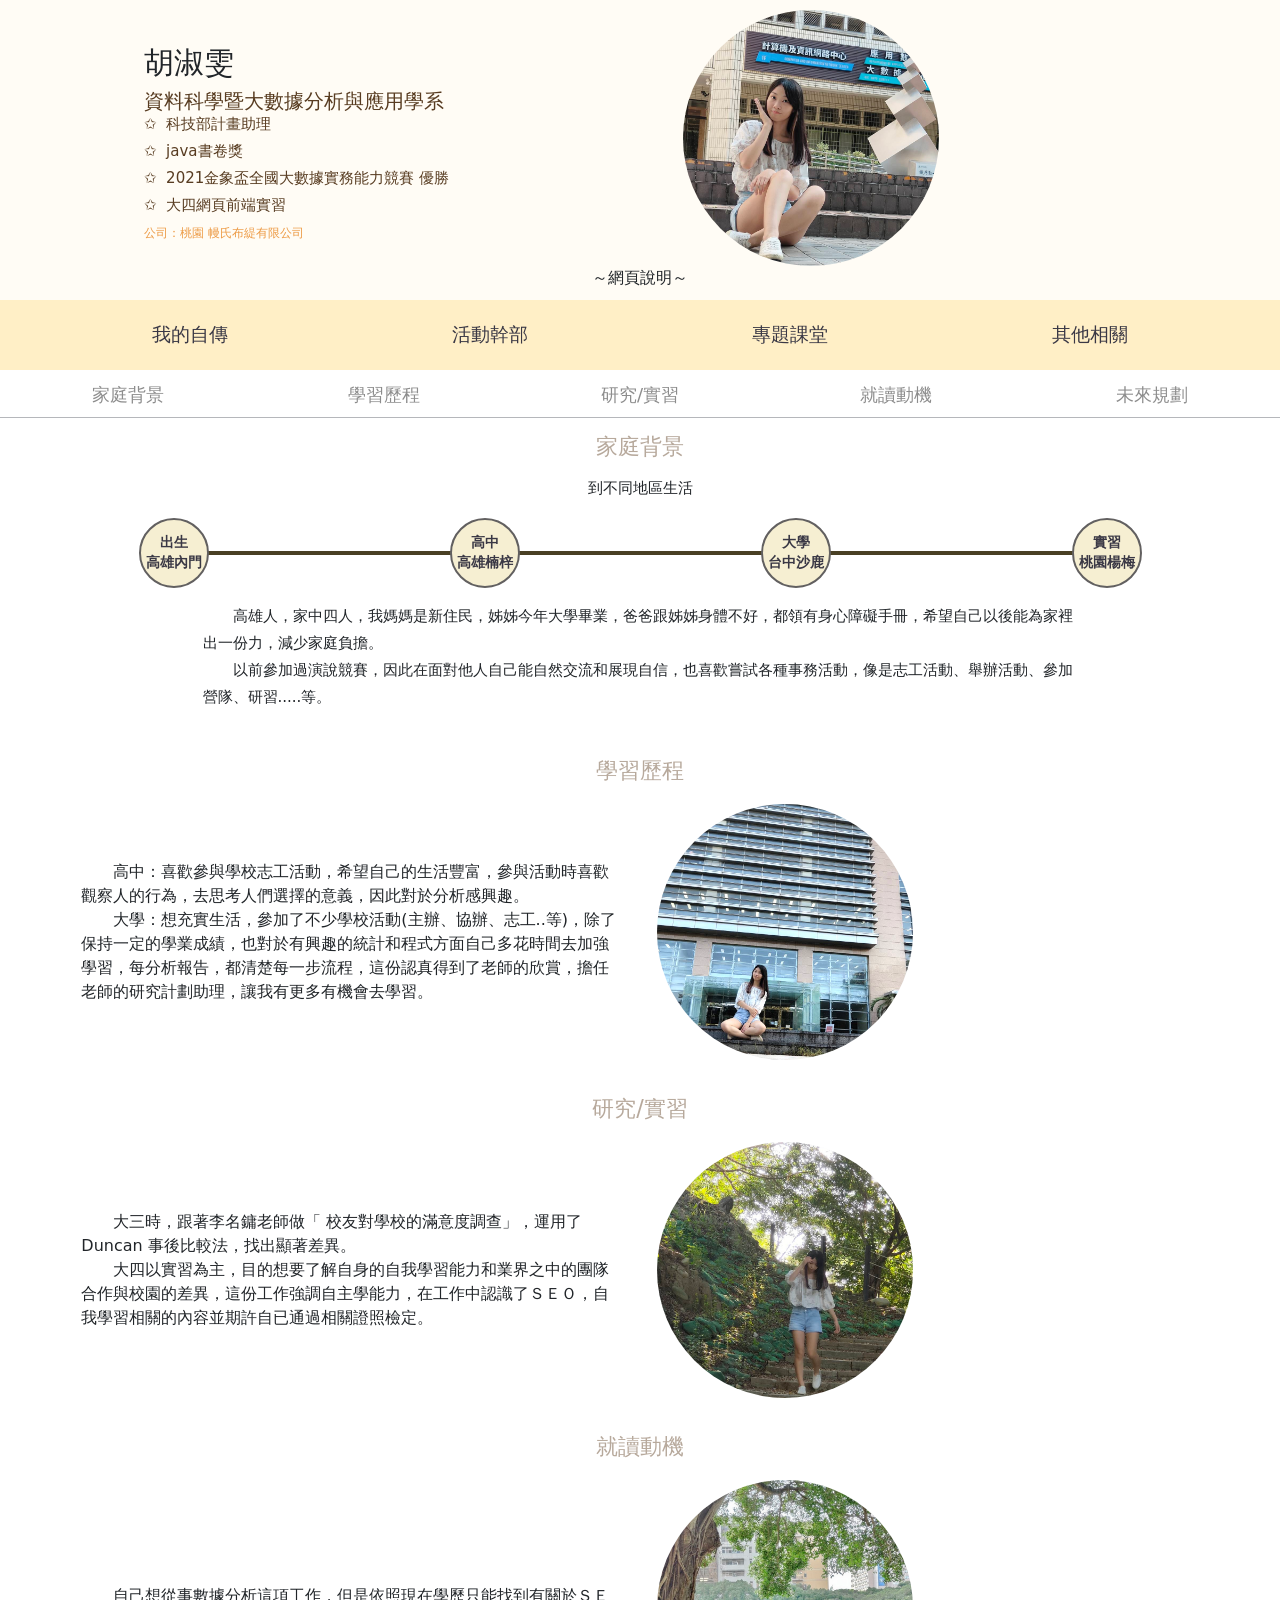
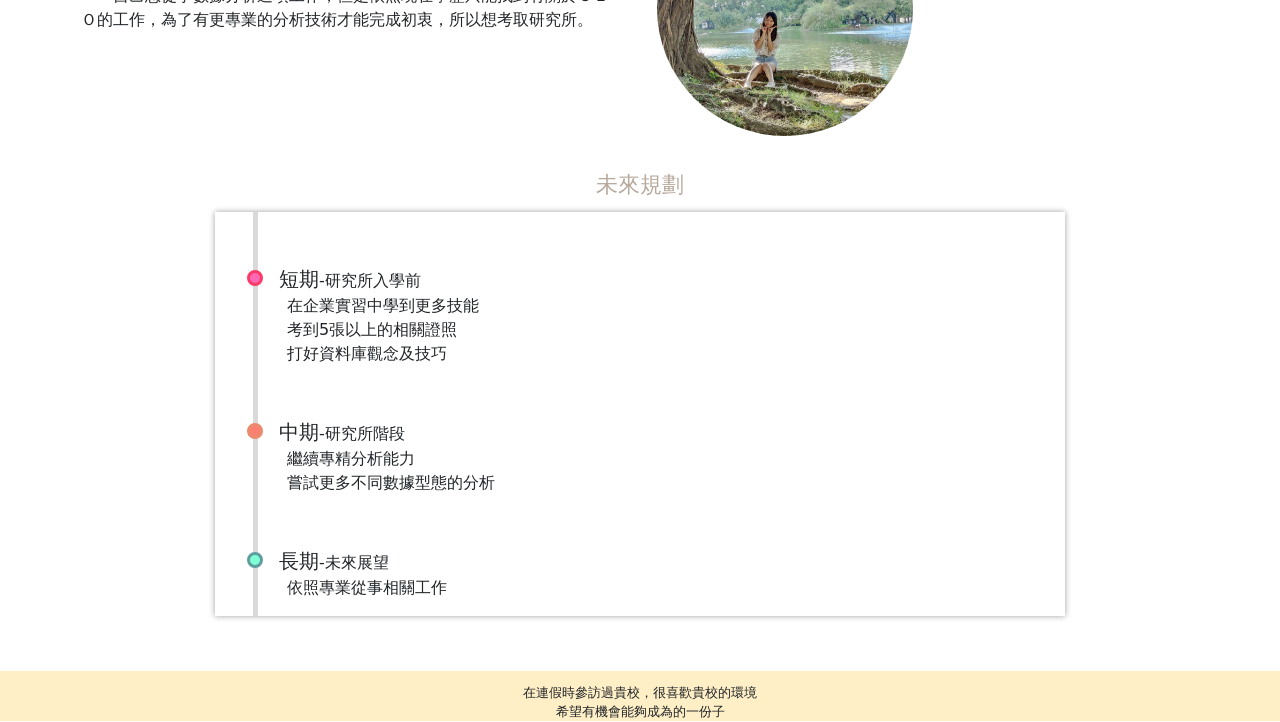
==== commit a1d6f450: "Add files via upload" ====
--- a/index.html
+++ b/index.html
@@ -98,114 +98,135 @@
 				</a>
 			</nav>
 			<!-- 自傳 -->
-				<div class="Secondary_content">
+			<div class="Secondary_content">
 				<!-- 家庭背景 -->
-					<div class="theme" id="family">
-						<h6 class="theme_title" style="padding:0px 0px 0px 0px;">家庭背景</h6>
-						<div class="area">
-							<p style="text-align: center;">到不同地區生活</p>
-							<div class="row">
-								<div class="col-3">
-									<div class="area_line"></div>
-									<div class="area_ball">
-										<p class="area_text">出生<br>高雄內門</p><!--summary-->
-									</div>
-								</div>
-								<div class="col-3">
-									<div class="area_line"></div>
-									<div class="area_ball">
-										<p class="area_text">高中<br>高雄楠梓</p><!--Activity_cadres-->
-									</div>
-								</div>
-								<div class="col-3">
-									<div class="area_line"></div>
-									<div class="area_ball">
-										<p class="area_text">大學<br>台中沙鹿</p><!--Spractice-->
-									</div>
-								</div>
-								<div class="col-3">
-									<div class="area_ball">
-										<p class="area_text">實習<br>桃園楊梅</p><!--Other-->
-									</div>
-								</div>
-							</div>
-						</div>
-						<div class="family_text">
-							<p>&ensp;&ensp;&ensp;&ensp;高雄人，家中四人，我媽媽是新住民，姊姊今年大學畢業，爸爸跟姊姊身體不好，都領有身心障礙手冊，希望自己以後能為家裡出一份力，減少家庭負擔。<br>
-								&ensp;&ensp;&ensp;&ensp;以前參加過演說競賽，因此在面對他人自己能自然交流和展現自信，也喜歡嘗試各種事務活動，像是志工活動、舉辦活動、參加營隊、研習.....等。<br>
-						</div>
-					</div>
-					<!-- 學習歷程 -->
-					<div class="theme" id="history">
-						<h6 class="theme_title">學習歷程</h6>
+				<div class="theme" id="family">
+					<h6 class="theme_title" style="padding:0px 0px 0px 0px;">家庭背景</h6>
+					<div class="area">
+						<p style="text-align: center;">到不同地區生活</p>
 						<div class="row">
-							<div class="col-md-6 col-xs-12">
-								<div class="summary_lt">
-									<div class="summary_text">      
-										<div class="history_text_0"></div>
-									</div>
-								</div>
-							</div>
-							<div class="col-md-6 col-xs-12">
-								<div class="summary_rt">
-									<div class="history_img_0"></div>
-								</div>
-							</div>
-						</div>
-					</div>
-					<!-- 研究/實習 -->
-					<div class="theme" id="practice">
-						<h6 class="theme_title">研究/實習</h6>
-						<div class="row">
-							<div class="col-md-6 col-xs-12">
-								<div class="summary_lt">
-									<div class="summary_text">      
-										<div class="history_text_1"></div>
-									</div>
-								</div>
-							</div>
-							<div class="col-md-6 col-xs-12">
-								<div class="summary_rt">
-									<div class="history_img_1"></div>
-								</div>
-							</div>
-						</div>
-					</div>
-					<!-- 就讀動機 -->
-					<div class="theme" id="motivation">
-						<h6 class="theme_title">就讀動機</h6>
-						<div class="row">
-							<div class="col-md-6 col-xs-12">
-								<div class="summary_lt">
-									<div class="summary_text">      
-										<div class="history_text_2"></div>
-									</div>
-								</div>
-							</div>
-							<div class="col-md-6 col-xs-12">
-								<div class="summary_rt">
-									<div class="history_img_2"></div>
-								</div>
-							</div>
-						</div>
-					</div>
-					<div class="theme" id="plan">
-						<h6 class="theme_title">未來規劃</h6>
-						<div class="row">
-							<div class="col-md-6 col-xs-12">
-								<div class="summary_lt">
-									<div class="summary_text">      
-										<div class="history_text_2"></div>
-									</div>
-								</div>
-							</div>
-							<div class="col-md-6 col-xs-12">
-								<div class="summary_rt">
-									<div class="history_img_2"></div>
-								</div>
-							</div>
-						</div>
-					</div>
+							<div class="col-3">
+								<div class="area_line"></div>
+								<div class="area_ball">
+									<p class="area_text">出生<br>高雄內門</p><!--summary-->
+								</div>
+							</div>
+							<div class="col-3">
+								<div class="area_line"></div>
+								<div class="area_ball">
+									<p class="area_text">高中<br>高雄楠梓</p><!--Activity_cadres-->
+								</div>
+							</div>
+							<div class="col-3">
+								<div class="area_line"></div>
+								<div class="area_ball">
+									<p class="area_text">大學<br>台中沙鹿</p><!--Spractice-->
+								</div>
+							</div>
+							<div class="col-3">
+								<div class="area_ball">
+									<p class="area_text">實習<br>桃園楊梅</p><!--Other-->
+								</div>
+							</div>
+						</div>
+					</div>
+					<div class="family_text">
+						<p>&ensp;&ensp;&ensp;&ensp;高雄人，家中四人，我媽媽是新住民，姊姊今年大學畢業，爸爸跟姊姊身體不好，都領有身心障礙手冊，希望自己以後能為家裡出一份力，減少家庭負擔。<br>
+							&ensp;&ensp;&ensp;&ensp;以前參加過演說競賽，因此在面對他人自己能自然交流和展現自信，也喜歡嘗試各種事務活動，像是志工活動、舉辦活動、參加營隊、研習.....等。<br>
+					</div>
+				</div>
+				<!-- 學習歷程 -->
+				<div class="theme" id="history">
+					<h6 class="theme_title">學習歷程</h6>
+					<div class="row">
+						<div class="col-md-6 col-xs-12">
+							<div class="summary_lt">
+								<div class="summary_text">      
+									<div class="history_text_0"></div>
+								</div>
+							</div>
+						</div>
+						<div class="col-md-6 col-xs-12">
+							<div class="summary_rt">
+								<div class="history_img_0"></div>
+							</div>
+						</div>
+					</div>
+				</div>
+				<!-- 研究/實習 -->
+				<div class="theme" id="practice">
+					<h6 class="theme_title">研究/實習</h6>
+					<div class="row">
+						<div class="col-md-6 col-xs-12">
+							<div class="summary_lt">
+								<div class="summary_text">      
+									<div class="history_text_1"></div>
+								</div>
+							</div>
+						</div>
+						<div class="col-md-6 col-xs-12">
+							<div class="summary_rt">
+								<div class="history_img_1"></div>
+							</div>
+						</div>
+					</div>
+				</div>
+				<!-- 就讀動機 -->
+				<div class="theme" id="motivation">
+					<h6 class="theme_title">就讀動機</h6>
+					<div class="row">
+						<div class="col-md-6 col-xs-12">
+							<div class="summary_lt">
+								<div class="summary_text">      
+									<div class="history_text_2"></div>
+								</div>
+							</div>
+						</div>
+						<div class="col-md-6 col-xs-12">
+							<div class="summary_rt">
+								<div class="history_img_2"></div>
+							</div>
+						</div>
+					</div>
+				</div>
+				<div class="theme" id="plan">
+					<h6 class="theme_title">未來規劃</h6><div class="timeline">
+						<div class="Tline">
+							<ul >
+								<li>
+									<div class="bullet pink"></div>
+									<div class="title">短期<span class="little_title">-研究所入學前</span></div>
+									<div class="time_content">
+											<div class="time" value="0">在企業實習中學到更多技能</div>
+											<div class="The_time">23e</div>
+											<div class="time" value="1">考到5張以上的相關證照</div>
+											<div class="The_time">23e</div>
+											<div class="time" value="2">打好資料庫觀念及技巧</div>
+											<div class="The_time">23e</div>
+										</div>
+								</li>
+								<li>
+									<div class="bullet orange"></div>
+									<div class="title">中期<span class="little_title">-研究所階段</span></div>
+									<div class="time_content">
+											<div class="time" value="3">繼續專精分析能力</div>
+											<div class="The_time">23e</div>
+											<div class="time" value="4">嘗試更多不同數據型態的分析</div>
+											<div class="The_time">23e</div>
+									</div>
+								</li>
+								<li>
+									<div class="bullet blue"></div>
+									<div class="title">長期<span class="little_title">-未來展望</span></div>
+									<div class="time_content">
+											<div>依照專業從事相關工作</div>
+											<div class="The_time">23e</div>
+									</div>
+								</li>
+							</ul>
+						</div>
+					</div>
+				</div>
 			</div>
 		</div>
 		<!---------------------活動幹部-------------------->
--- a/style.css
+++ b/style.css
@@ -402,6 +402,9 @@
 	.class_lt {
 		height: 310px;
 	}
+	.male{
+		margin: 0 0 0 8vw;
+	}
 }
 @media (max-width:767px) {/* 小 */
 	.he50p10{
@@ -918,4 +921,78 @@
 	background-color: #FFEFC6;
 }
 
-  +.Tline {
+	max-width: 850px;
+    overflow: hidden;
+	width: 95%;
+    margin: auto ;
+    box-shadow: 0 0 6px #a0a0a0;
+}
+.Tline ul {
+	padding: 0em 0 1em 2em;
+	margin: 0;
+	list-style: none;
+	position: relative;
+}
+.Tline ul::before {
+	content: ' ';
+	height: 100%;
+	width: 5px;
+	background-color: #d9d9d9;
+	position: absolute;
+	top: 0;
+	left: 2.4em;
+	z-index: -1;
+}
+.Tliney li div {
+	display: inline-block;
+	margin: 1em 0;
+	vertical-align: top;
+}
+.Tline .bullet {
+	width: 1rem;
+	height: 1rem;
+	box-sizing: border-box;
+	border-radius: 50%;
+	background: #fff;
+	z-index: 1;
+	margin-right: 1rem;
+	margin-top: 7%;
+	float: left;
+}
+.Tline .bullet.pink {
+	background-color: hotpink;
+	border: 3px solid #F93B69;
+}
+.Tline .bullet.blue {
+	background-color: aquamarine;
+	border: 3px solid cadetblue;
+}
+.Tline .bullet.orange {
+	background-color: salmon;
+	border: 3px solid #EB8B6E;
+}
+.Tline .title {
+	font-size: 20px;
+	padding-top: 4vw;
+}
+.time_content {
+	width: 50vw;
+	font-weight: 400;
+	margin-left: 40px;
+}
+.little_title{
+	font-size: 16px;
+}
+.The_time {
+	margin: 0;
+	text-align: left;
+	margin-left: 20px;
+	font-size: 0.7em;
+	line-height: 20px;
+	font-weight: 400;
+	color: #808080;
+}
+.The_time{
+	display: none;
+}
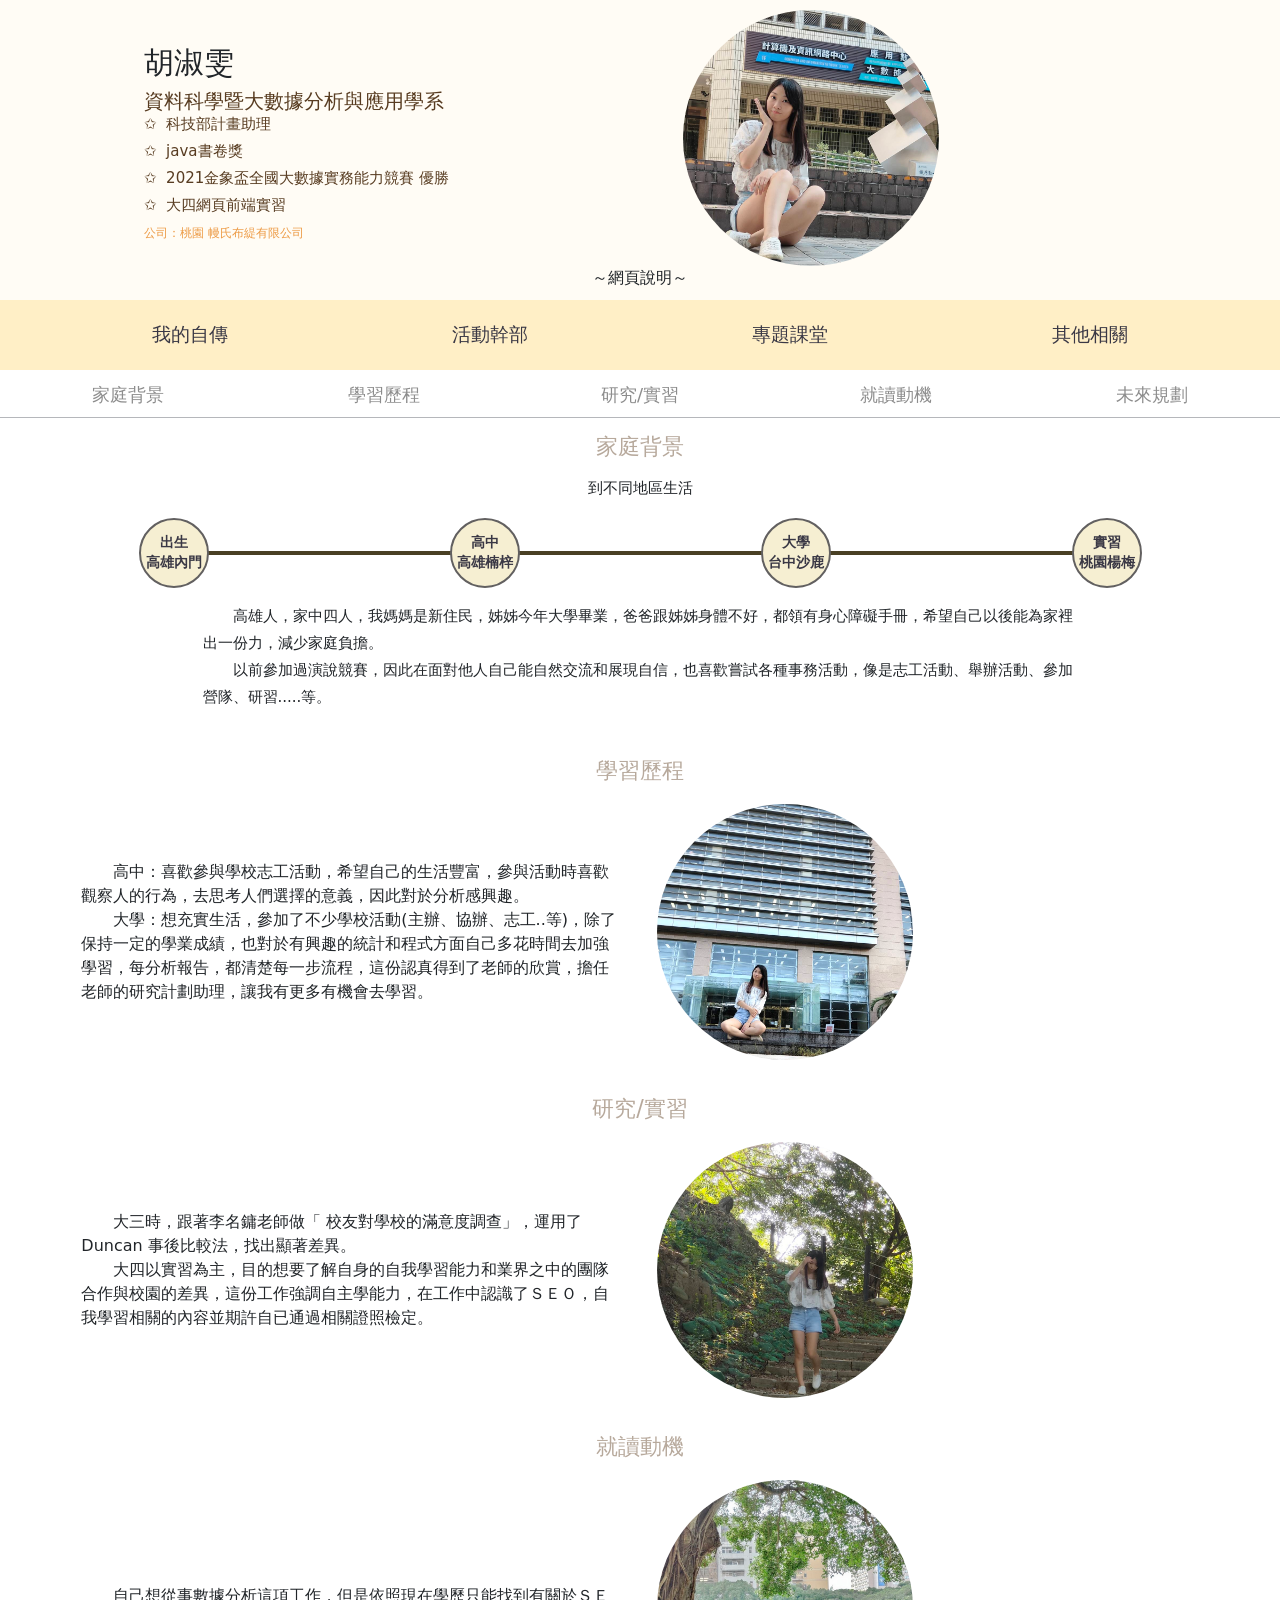
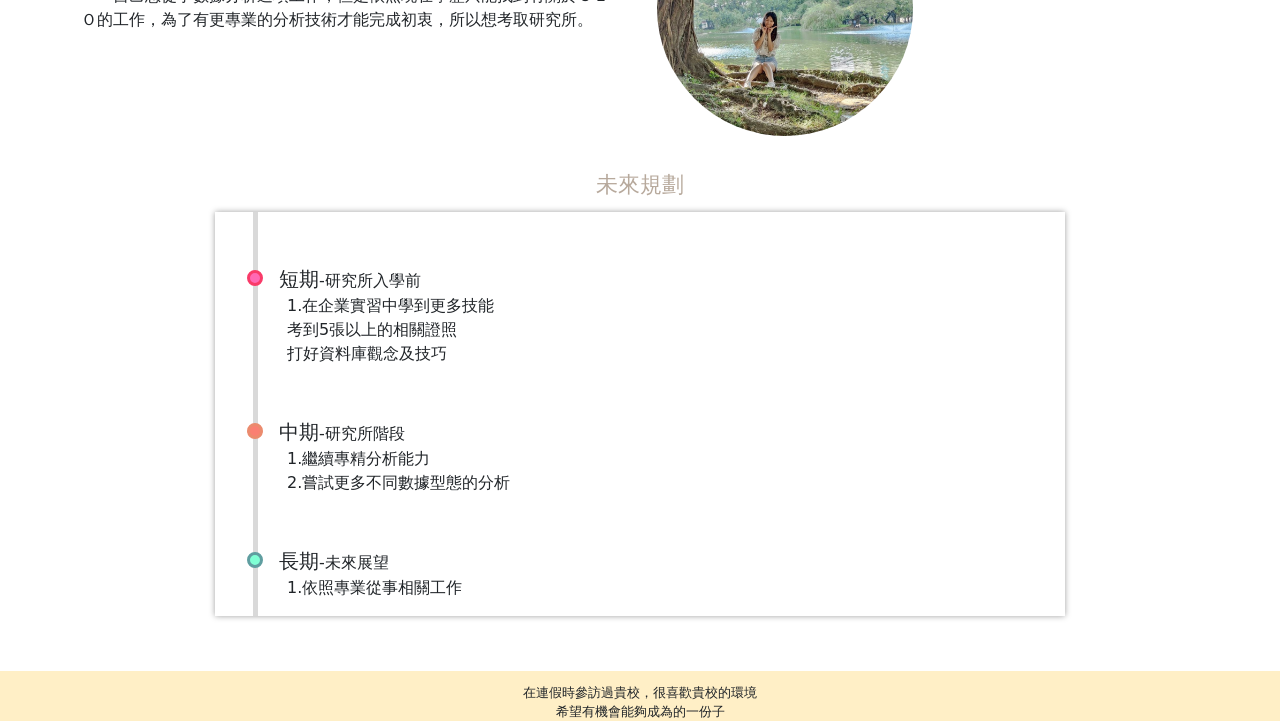
==== commit 054a5ce6: "Add files via upload" ====
--- a/index.html
+++ b/index.html
@@ -197,11 +197,11 @@
 									<div class="bullet pink"></div>
 									<div class="title">短期<span class="little_title">-研究所入學前</span></div>
 									<div class="time_content">
-											<div class="time" value="0">在企業實習中學到更多技能</div>
+											<div class="time" value="0">1.在企業實習中學到更多技能</div>
 											<div class="The_time">23e</div>
-											<div class="time" value="1">考到5張以上的相關證照</div>
+											<div class="time" value="1"2.>考到5張以上的相關證照</div>
 											<div class="The_time">23e</div>
-											<div class="time" value="2">打好資料庫觀念及技巧</div>
+											<div class="time" value="2"3.>打好資料庫觀念及技巧</div>
 											<div class="The_time">23e</div>
 										</div>
 								</li>
@@ -209,9 +209,9 @@
 									<div class="bullet orange"></div>
 									<div class="title">中期<span class="little_title">-研究所階段</span></div>
 									<div class="time_content">
-											<div class="time" value="3">繼續專精分析能力</div>
+											<div class="time" value="3">1.繼續專精分析能力</div>
 											<div class="The_time">23e</div>
-											<div class="time" value="4">嘗試更多不同數據型態的分析</div>
+											<div class="time" value="4">2.嘗試更多不同數據型態的分析</div>
 											<div class="The_time">23e</div>
 									</div>
 								</li>
@@ -219,7 +219,7 @@
 									<div class="bullet blue"></div>
 									<div class="title">長期<span class="little_title">-未來展望</span></div>
 									<div class="time_content">
-											<div>依照專業從事相關工作</div>
+											<div>1.依照專業從事相關工作</div>
 											<div class="The_time">23e</div>
 									</div>
 								</li>
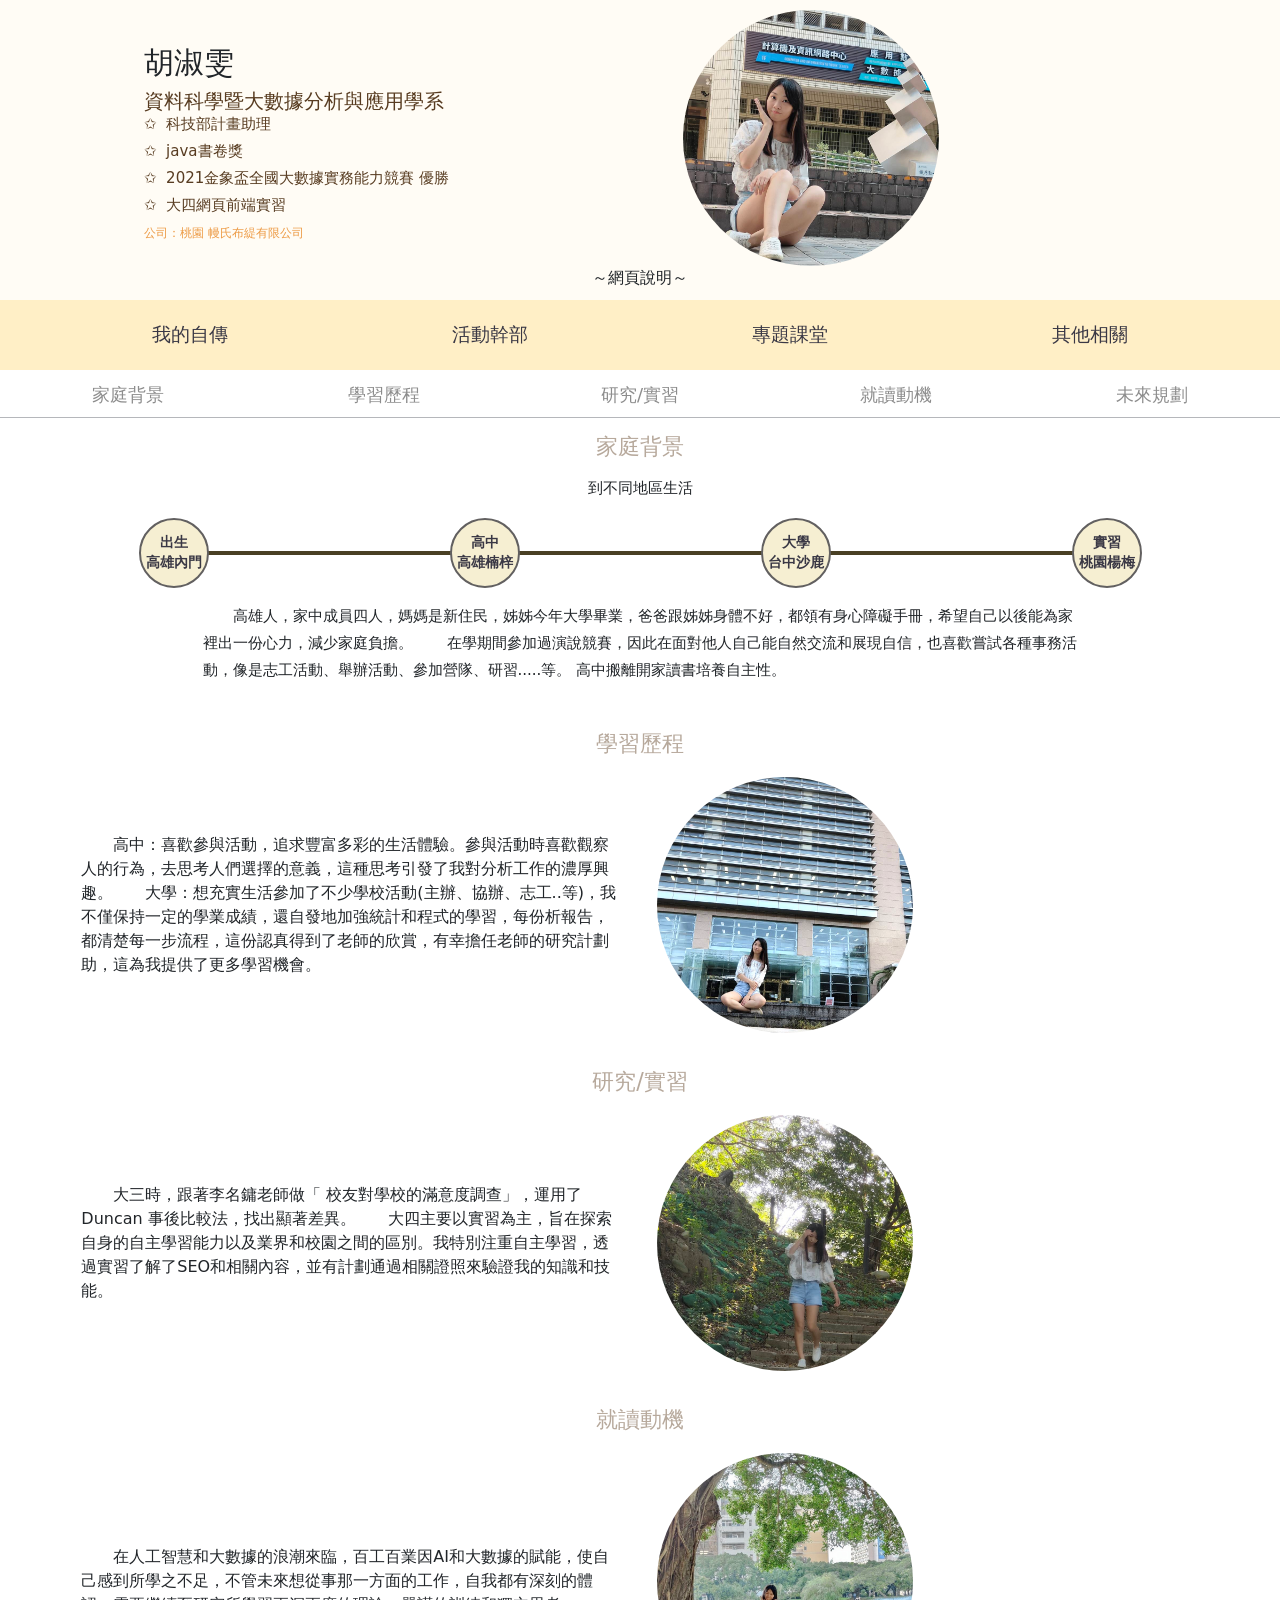
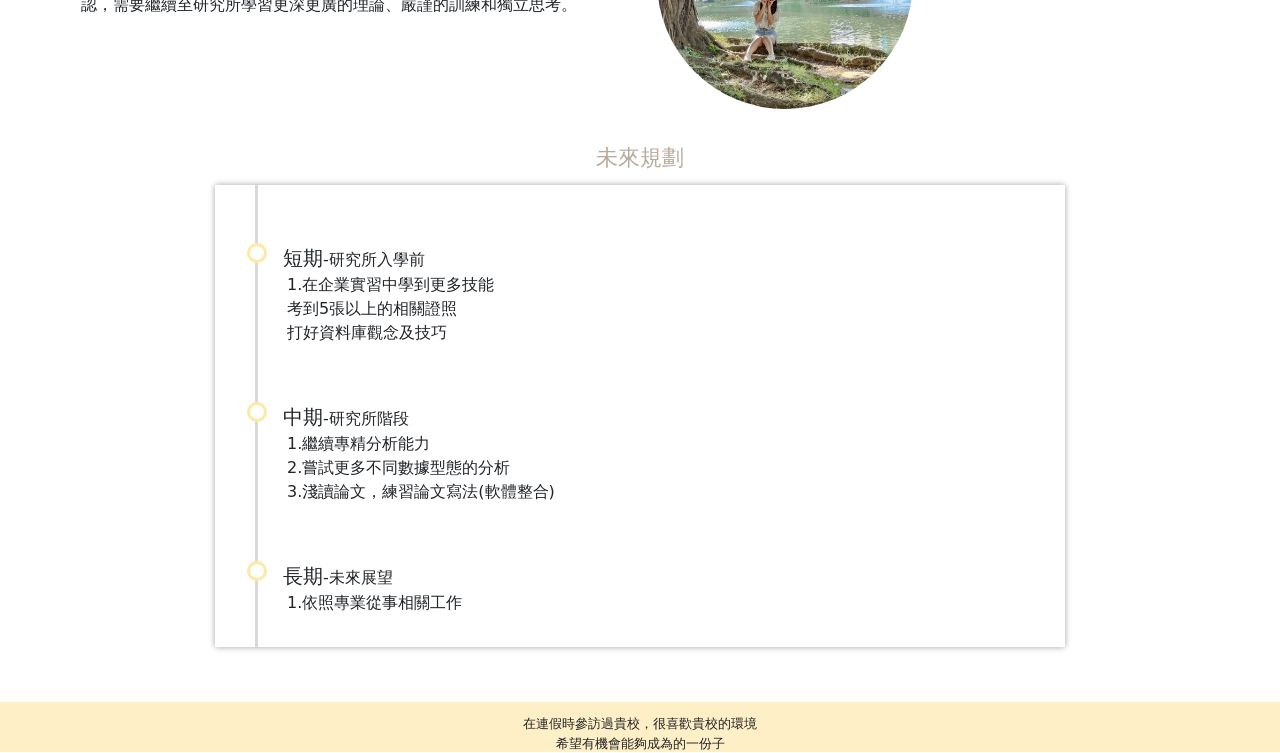
==== commit 790b9b38: "Add files via upload" ====
--- a/index.html
+++ b/index.html
@@ -131,8 +131,9 @@
 						</div>
 					</div>
 					<div class="family_text">
-						<p>&ensp;&ensp;&ensp;&ensp;高雄人，家中四人，我媽媽是新住民，姊姊今年大學畢業，爸爸跟姊姊身體不好，都領有身心障礙手冊，希望自己以後能為家裡出一份力，減少家庭負擔。<br>
-							&ensp;&ensp;&ensp;&ensp;以前參加過演說競賽，因此在面對他人自己能自然交流和展現自信，也喜歡嘗試各種事務活動，像是志工活動、舉辦活動、參加營隊、研習.....等。<br>
+						<p>&ensp;&ensp;&ensp;&ensp;高雄人，家中成員四人，媽媽是新住民，姊姊今年大學畢業，爸爸跟姊姊身體不好，都領有身心障礙手冊，希望自己以後能為家裡出一份心力，減少家庭負擔。
+							&ensp;&ensp;&ensp;&ensp;在學期間參加過演說競賽，因此在面對他人自己能自然交流和展現自信，也喜歡嘗試各種事務活動，像是志工活動、舉辦活動、參加營隊、研習.....等。
+						 高中搬離開家讀書培養自主性。
 					</div>
 				</div>
 				<!-- 學習歷程 -->
@@ -194,7 +195,7 @@
 						<div class="Tline">
 							<ul >
 								<li>
-									<div class="bullet pink"></div>
+									<div class="bullet color"></div>
 									<div class="title">短期<span class="little_title">-研究所入學前</span></div>
 									<div class="time_content">
 											<div class="time" value="0">1.在企業實習中學到更多技能</div>
@@ -206,17 +207,19 @@
 										</div>
 								</li>
 								<li>
-									<div class="bullet orange"></div>
+									<div class="bullet color"></div>
 									<div class="title">中期<span class="little_title">-研究所階段</span></div>
 									<div class="time_content">
 											<div class="time" value="3">1.繼續專精分析能力</div>
 											<div class="The_time">23e</div>
 											<div class="time" value="4">2.嘗試更多不同數據型態的分析</div>
 											<div class="The_time">23e</div>
+											<div class="time" value="4">3.淺讀論文，練習論文寫法(軟體整合)</div>
+											<div class="The_time">23e</div>
 									</div>
 								</li>
 								<li>
-									<div class="bullet blue"></div>
+									<div class="bullet color"></div>
 									<div class="title">長期<span class="little_title">-未來展望</span></div>
 									<div class="time_content">
 											<div>1.依照專業從事相關工作</div>
@@ -282,7 +285,7 @@
 										</div>
 									</div>
 								</div>
-	<!-- 111-1心靈成長營 -->
+	<!-- 競賽 營隊 -->
 								<div class="carousel-item">
 									<div class="row">
 										<div class="col-md-6 col-xs-12">
@@ -363,7 +366,7 @@
 													佐證資料：研習證書<br>
 												</div>												
 												<div class="disappear_text">
-													因為學長的介紹，參加了這個營隊，其他隊輔95%都比我年紀還小，但是志工經驗一個比一個豐富，在這裡除了帶小朋友跟他們相處，希望能為彼此生命"增添"多點色彩。
+													受學長介紹的影響，我參加了這個營隊。儘管其他隊輔95%都比我年輕，但他們志工經驗豐富。在這裡，我不僅帶領小朋友，還學習與他們相處，期望能為彼此的生命增添更多色彩。
 												</div>							
 											</div>
 										</div>
@@ -389,7 +392,7 @@
 											</div>
 										</div>
 									<div class="Activity_text">
-										因為學長的介紹，參加了這個營隊，其他隊輔95%都比我年紀還小，但是志工經驗一個比一個豐富，在這裡除了帶小朋友(6位)跟他們相處，希望能為彼此生命多點色彩。
+										受學長介紹的影響，我參加了這個營隊。儘管其他隊輔95%都比我年輕，但他們志工經驗豐富。在這裡，我不僅帶領小朋友，還學習與他們相處，期望能為彼此的生命增添更多色彩。
 									</div>
 								</div>
 							</div>
@@ -408,7 +411,7 @@
 												佐證資料：志工證明<br>
 											</div>	
 											<div class="disappear_text">
-												在小學早自習的時段走入教室，帶著他們手作，雖然可能每次活動都有一些小意外，但是意外可以讓活動變得有趣，也看到其他人為了活動而付出心力，認真的教學，整個過程十分的融洽。
+												在小學早自習的時段走入教室，帶著他們手作。雖然偶爾會有小意外發生，但這些意外讓活動變得更有趣。我也看到其他人都非常投入地教學，整個過程非常融洽。
 											</div>							
 										</div>
 									</div>
@@ -426,7 +429,7 @@
 										</div>
 									</div>
 									<div class="Activity_text">
-										在小學早自習的時段走入教室，帶著他們手作，雖然可能每次活動都有一些小意外，但是意外可以讓活動變得有趣，也看到其他人為了活動而付出心力，認真的教學，整個過程十分的融洽。30字心得。30字心得。
+										在小學早自習的時段走入教室，帶著他們手作。雖然偶爾會有小意外發生，但這些意外讓活動變得更有趣。我也看到其他人都非常投入地教學，整個過程非常融洽。
 									</div>
 								</div>
 							</div>
@@ -445,8 +448,7 @@
 												佐證資料：服務證書<br>
 											</div>	
 											<div class="disappear_text">
-												三年下學期來應徵導覽員，帶高中或是本校新生介紹蓋夏圖書館的Ｂ1～F
-3，一場約20分鐘，而這場導覽要外加教新生們找書，連續兩場，其中自我檢討跟改進，希望自己能表現更好。
+												三年級下學期，應徵了導覽員的職位，負責帶領高中或本校新生參觀蓋夏圖書館。每場導覽約20分鐘，除了介紹，我還教新生們如何尋找書籍。我參與了連續兩場導覽，以自我檢討和改進，期望在工作中表現更出色。
 											</div>							
 										</div>
 									</div>
@@ -465,8 +467,7 @@
 										</div>
 									</div>
 									<div class="Activity_text">
-										三年下學期來應徵導覽員，帶高中或是本校新生介紹蓋夏圖書館的Ｂ1～F
-3，一場約20分鐘，而這場導覽要外加教新生們找書，連續兩場，其中自我檢討跟改進，希望自己能表現更好。
+										三年級下學期，應徵了導覽員的職位，負責帶領高中或本校新生參觀蓋夏圖書館。每場導覽約20分鐘，除了介紹，我還教新生們如何尋找書籍。我參與了連續兩場導覽，以自我檢討和改進，期望在工作中表現更出色。
 									</div>
 								</div>
 							</div>
@@ -530,7 +531,7 @@
 										<div class="Activity_rt">
 											<div class="Activ_container">
 												<img class="Activity_img malert30" src="imgs/活動/心靈成長營_1.JPG"></img>
-												<<div class="next">➜</div>
+												<div class="next">➜</div>
 												<img class="Activity_img malert30" src="imgs/活動/心靈成長營_2.JPG"></img>
 												<div class="next">➜</div>
 												<img class="Activity_img malert30" src="imgs/活動/心靈成長營_3.JPG"></img>
@@ -677,7 +678,7 @@
 												資科系抽直屬總召
 											</div>	
 											<div class="Activ_text">    
-												第一次當總召，對很多事情很陌生，但是因為有同學的陪伴，雖然是線上辦理，但是準備的很多，希望能給大一們找到一個好直屬。
+												第一次擔任總召，面對許多陌生的挑戰。幸好有同學的支持和陪伴，即使是線上辦理，我們做了大量的準備工作，希望能給大一們找到一個好直屬。
 											</div>												
 										</div>
 									</div>
@@ -699,7 +700,7 @@
 													111-1社團博覽會總召
 												</div>   	
 												<div class="Activ_text">    
-													第一次辦理大型活動共有36個社團來參與這次活動，這也是學生會的第一個活動，跟著剛認識不久的同伴，同心協力完成，也在之中學習從老師身上學習經驗，希望能圓滿完成活動。
+													第一次辦理大型活動，有36個社團參與其中。這也是學生會的首次舉辦活動，我和新認識的同伴攜手合作，共同完成了這項挑戰。我們在過程中向老師學習經驗，期望能成功圓滿地舉辦這個活動。
 												</div>						
 											</div>
 										</div>
@@ -725,7 +726,7 @@
 													靜宜66週年校慶園遊會總召
 												</div>   		
 												<div class="Activ_text">    
-													第66週年的校慶主題「新青春●主動出擊」名字是當時辦社博所想的，希望在新的環境，能主動揮灑青春汗水去追尋自己的目標。
+													第66週年的校慶主題「新青春●主動出擊」名字是當時辦社博所想的，希望在新的環境，為追尋自己的目標而不懈努力。
 												</div>	
 											</div>
 										</div>
@@ -776,7 +777,7 @@
 											<div class="col-md-6 col-xs-12">
 												<div class="Societie_rt">
 													<div class="Societie_text he50p10">
-														當初覺得火舞很帥，那看別人帥不如自己也變成那樣，入社ㄧ學期玩遍了所有道具並都會一些基礎，大二當社團美宣，上了兩場表演，三場工作人員，對我來說火舞社是我大學社團的代表。
+														當初覺得火舞很帥，那看別人帥不如自己也變成那樣。我入社後，一學期內掌握了各種舞蹈道具的基礎技巧，大二時擔任社團美宣，參與了兩場表演和三場工作。對我來說，火舞社代表了我大學社團生活的重要一部分。
 													</div>
 												</div>
 											</div>	
@@ -804,7 +805,7 @@
 											<div class="col-md-6 col-xs-12">
 												<div class="Societie_rt">
 													<div class="Societie_text he50p10">
-														因為自己對手工很有興趣所以一直想加入，直到四年級規劃要去實習，再不加入可能會成為遺憾，選了兩堂有興趣的袖珍屋跟乾燥花相框，袖珍屋意外選到最難的就拍了縮時錄影。
+														因為對手工藝有濃厚的興趣，我一直想參加相關的活動。現在我已經到了三年級，而實習計劃即將來臨。如果我不趕快參加手工藝活動，可能會成為我一生的遺憾。因此，我選擇參加了兩門我非常感興趣的課程，一門是製作袖珍屋，另一門是製作乾燥花相框。
 													</div>
 												</div>
 											</div>	
@@ -857,6 +858,13 @@
 					<div class="Corporat">
 						<div class="row">
 							<div class="col-md-6 col-xs-12">
+								<div class="Corporat_title">-----概述-----</div>
+								<div class="Corporat_text">
+									<ul>
+										<li>目前合約:112/06/19~112/12/31 (已過試用期)</li>
+										<li>上班時間:周一至周五  9:00~18:00</li>
+										<li>實習來源:104自己投履歷</li>
+								</div>	
 								<div class="Corporat_title">-----工作內容-----</div>
 								<div class="Corporat_subtopic">1.初期</div>	
 								<div class="Corporat_text">
@@ -876,17 +884,16 @@
 								<div class="Corporat_title">-----實習動機-----</div>
 								<div class="Corporat_subtopic">1.公司</div>	
 								<div class="Corporat_text">        
-									&emsp;&emsp;當時面試時，面試官(之後要負責帶領我工作的工程師)說了一句:「 這間公司的網路跟前後端主要都是我負責的。」，心想如果錄取，我一定會選擇這間公司，因為這位工程師能力精煉，可以學到很多。<br>
-									&emsp;&emsp;除了基礎的前端之外，可能能接觸到自己較薄弱的後端(當時前後端都有在招人)。
+									&emsp;&emsp;當時面試時，面試官的話深深吸引了我:「 這間公司的網路跟前後端主要都是我負責的。」這讓我對這家公司充滿了期待。我知道在這樣一位能力精湛的工程師的帶領下，將有機會學到許多，不僅可以鞏固前端知識，還能拓寬後端技能。
 								</div>
 								<div class="Corporat_subtopic">2.自我考量</div>	
 								<div class="Corporat_text">
 									<ul>
-										<li>當時認為數據分析要會後端，而後端要會一點前端基礎。</li>
-										<li>當時找的數據分析工作多數也是網頁前端。</li>
+										<li>當時認為數據分析要會後端，而後端要會前端基礎。</li>
+										<li>所找的數據分析工作大部分與網頁前端有關。</li>
 										<li>累積業界的工作經驗。</li>
-										<li>想學職場溝通技巧與團隊合作。</li>
-										<li>想知道自己的能力跟面對工作的責任心。</li>
+										<li>渴望學習更多的職場溝通技巧和團隊協作技能。</li>
+										<li>想深入了解自己的能力並提高面對工作的責任心。</li>
 										<li>想為以後升學或求職先做準備。</li>
 									</ul>
 								</div>	
@@ -899,28 +906,31 @@
 								</div>
 								<div class="Corporat_important">1.參與多項活動：</div>	
 								<div class="Corporat_text">
-									&emsp;代表我是個願意付出時間精神去完成事務的人
+									&emsp;表示我樂意付出時間和精力去完成事務的人。
 								</div>
 								<div class="Corporat_important">
-									2.排名優秀且大學三年已完成必要學分：</div>	
-								<div class="Corporat_text">&emsp;證明一定的學習能力，且可以專心實習而錄取</div>
+									2在學業方面表現優秀，已完成必要學分：</div>	
+								<div class="Corporat_text">&emsp;證明學習能力，和可以專注於實習工作。</div>
 								<div class="Corporat_Small">✩起初</div>
 								<div class="Corporat_text">
-									&emsp;&emsp;工程師預計三天完成網頁，而我卻用了一周，自己有些慚愧，並努力提升專業能力。
-									聽了主管跟公司姐姐的建議，<span class="color_1">開始改善做筆記的習慣跟寫工作紀錄的方式</span>，第二次寫網頁模板有在預定的時間完成。
+									&emsp;&emsp;工程師預計三天完成網頁，我卻花了一周的時間，感到有些慚愧。這次經驗讓我更加努力地提升自己的專業能力。<br>
+									&emsp;&emsp;聽了主管跟公司姐姐的建議，開始<span class="color_1">開始改善做筆記的習慣跟寫工作紀錄的方式</span>，第二次寫網頁模板果真有很大的進步。
 								</div>
 								<div class="Corporat_Small">✩教學方式<span class="Corporat_important">-遇到不會再去請教工程師</span></div>
 								<div class="Corporat_text">
-									&emsp;&emsp;<span class="color_1">能自己去思考評估作法是否合適恰當，要有自己的想法，而不是一味照要求做。</span>
+									&emsp;&emsp;<span class="color_1">自己去思考評估作法是否合適恰當，要有自己的想法，而不是一味照要求做。</span>
 									當時大約三天~一周的時間學一種語法跟會運用。
 								</div>
 								<div class="Corporat_Small">✩其他</div>
 								<div class="Corporat_text">
-									&emsp;&emsp;一開始開會，看著前輩們報告工作內容，觀察他們的談吐及了解他們所說的內容。<span class="color_1">學習使用淺顯易懂的詞語表達，讓他人能清楚了解跟展示做法跟問題，訓練表達能力。</span>
-								</div>
-								<div class="Corporat_Small">✩總結</div>
-								<div class="Corporat_text">
-									&emsp;&emsp;現今SEO十分受重視，自己未進公司前沒接觸到這類的內容，而前端對於SEO很重要，自己也盡快去了解跟學習相關概念。
+									&emsp;&emsp;一開始開會，看著前輩們報告工作內容，觀察他們的談吐及了解他們所說的內容。<span class="color_1">學習使用淺顯易懂的詞語表達，讓他人能清楚了解跟展示做法跟問題，提高自己的表達能力。</span>
+								</div>
+								<div class="Corporat_Small">改變</div>
+								<div class="Corporat_text">
+									<ol>
+									<li>生活習慣:上班和上學有很大差異，時間觀念的改變，睡眠時間調整為每天六到八小時，到目前上班四個月來沒有遲到。</li>
+									<li>工作態度-認真的學習提高自己的工作效率。</li>
+									</ol>
 								</div>
 								<div class="Corporat_title">-----Skills-----</div>
 								<div class="Corporat_Small">Skills</div>	
@@ -1213,9 +1223,10 @@
 								</ul>
 							</li>
 							<li>AJAX後端讀取<br><img class="ppt_img" style="margin: 5px;" src="imgs/其他/ajax.jpg"><br>資料用成JSON格式再用AJAX引入<br>recall寫js開闔</li>
-							<li>下拉式開闔</li><img class="Activity_img malert30" src="imgs/活動/下榻.mp4"></img>
+							<li>下拉式開闔</li><img class="Activity_img " src="imgs/其他/範例_1.mov"></img>
 							<li>overflow-x:auto x軸若超出範圍為卷軸模式(副主題、圖片) </li>
 							<li>ID 錨點 </li>
+							<img class="Activity_img " src="imgs/其他/範例二.mov"></img>
 							<li>RWD響應式</li>
 						</ol>
 					</div>
@@ -1344,10 +1355,16 @@
 				</div>
 				<div class="theme" id="scholarship">
 					<h6 class="theme_title">獎助學金</h6>
-					<div class="about_title">基本資料</div>
-					
 					<div class="row">
 						<div class="col-6">
+							<ul>
+								<li>粉色：獎學金</li>
+								<li>綠色：幹部獎金</li>
+								<li>黃色：學校工讀金</li>
+								<li>藍色：ＴＡ、科技部助理</li>
+								<li>白色：學校飛鷹生補助金</li>
+								<li>黑色：其他</li>
+							</ul>
 							<img class="ship_img" src="imgs/其他/獎學金_2.jpg" alt="獎學金_2">
 						</div>
 						<div class="col-6">
@@ -1357,7 +1374,14 @@
 					<div class="about_Q">110學年：<span class="about_text">2,3270元</span></div>
 					<div class="about_Q">111學年：<span class="about_text">8,5481元</span></div>
 					<div class="about_Q">112學年：<span class="about_text">4,9273元</span></div>
-					
+					<div class="about_text">獎學金：
+						<ul>
+						<li>110-2邢祖援將軍紀念獎學金</li>>
+						<li>學生獎助金-理院（書卷獎）</li>
+						<li>110學士班學業成積優良獎學金(學年班排四)</li>
+						<li>111學士班學業成積優良獎學金(學年班排三)</li>
+						</ul>
+					</div>
 				</div>
 			</div>
 		</div> 
--- a/style.css
+++ b/style.css
@@ -929,7 +929,7 @@
     box-shadow: 0 0 6px #a0a0a0;
 }
 .Tline ul {
-	padding: 0em 0 1em 2em;
+	padding: 0 0 2em 2em;
 	margin: 0;
 	list-style: none;
 	position: relative;
@@ -937,11 +937,11 @@
 .Tline ul::before {
 	content: ' ';
 	height: 100%;
-	width: 5px;
+	width: 3px;
 	background-color: #d9d9d9;
 	position: absolute;
 	top: 0;
-	left: 2.4em;
+	left: 2.5em;
 	z-index: -1;
 }
 .Tliney li div {
@@ -950,8 +950,8 @@
 	vertical-align: top;
 }
 .Tline .bullet {
-	width: 1rem;
-	height: 1rem;
+	width: 20px;
+	height: 20px;
 	box-sizing: border-box;
 	border-radius: 50%;
 	background: #fff;
@@ -960,21 +960,13 @@
 	margin-top: 7%;
 	float: left;
 }
-.Tline .bullet.pink {
-	background-color: hotpink;
-	border: 3px solid #F93B69;
-}
-.Tline .bullet.blue {
-	background-color: aquamarine;
-	border: 3px solid cadetblue;
-}
-.Tline .bullet.orange {
-	background-color: salmon;
-	border: 3px solid #EB8B6E;
+.Tline .bullet.color {
+	background-color: #fff;
+	border: 3px solid #FFE8A4;
 }
 .Tline .title {
 	font-size: 20px;
-	padding-top: 4vw;
+	padding-top: 7%;
 }
 .time_content {
 	width: 50vw;
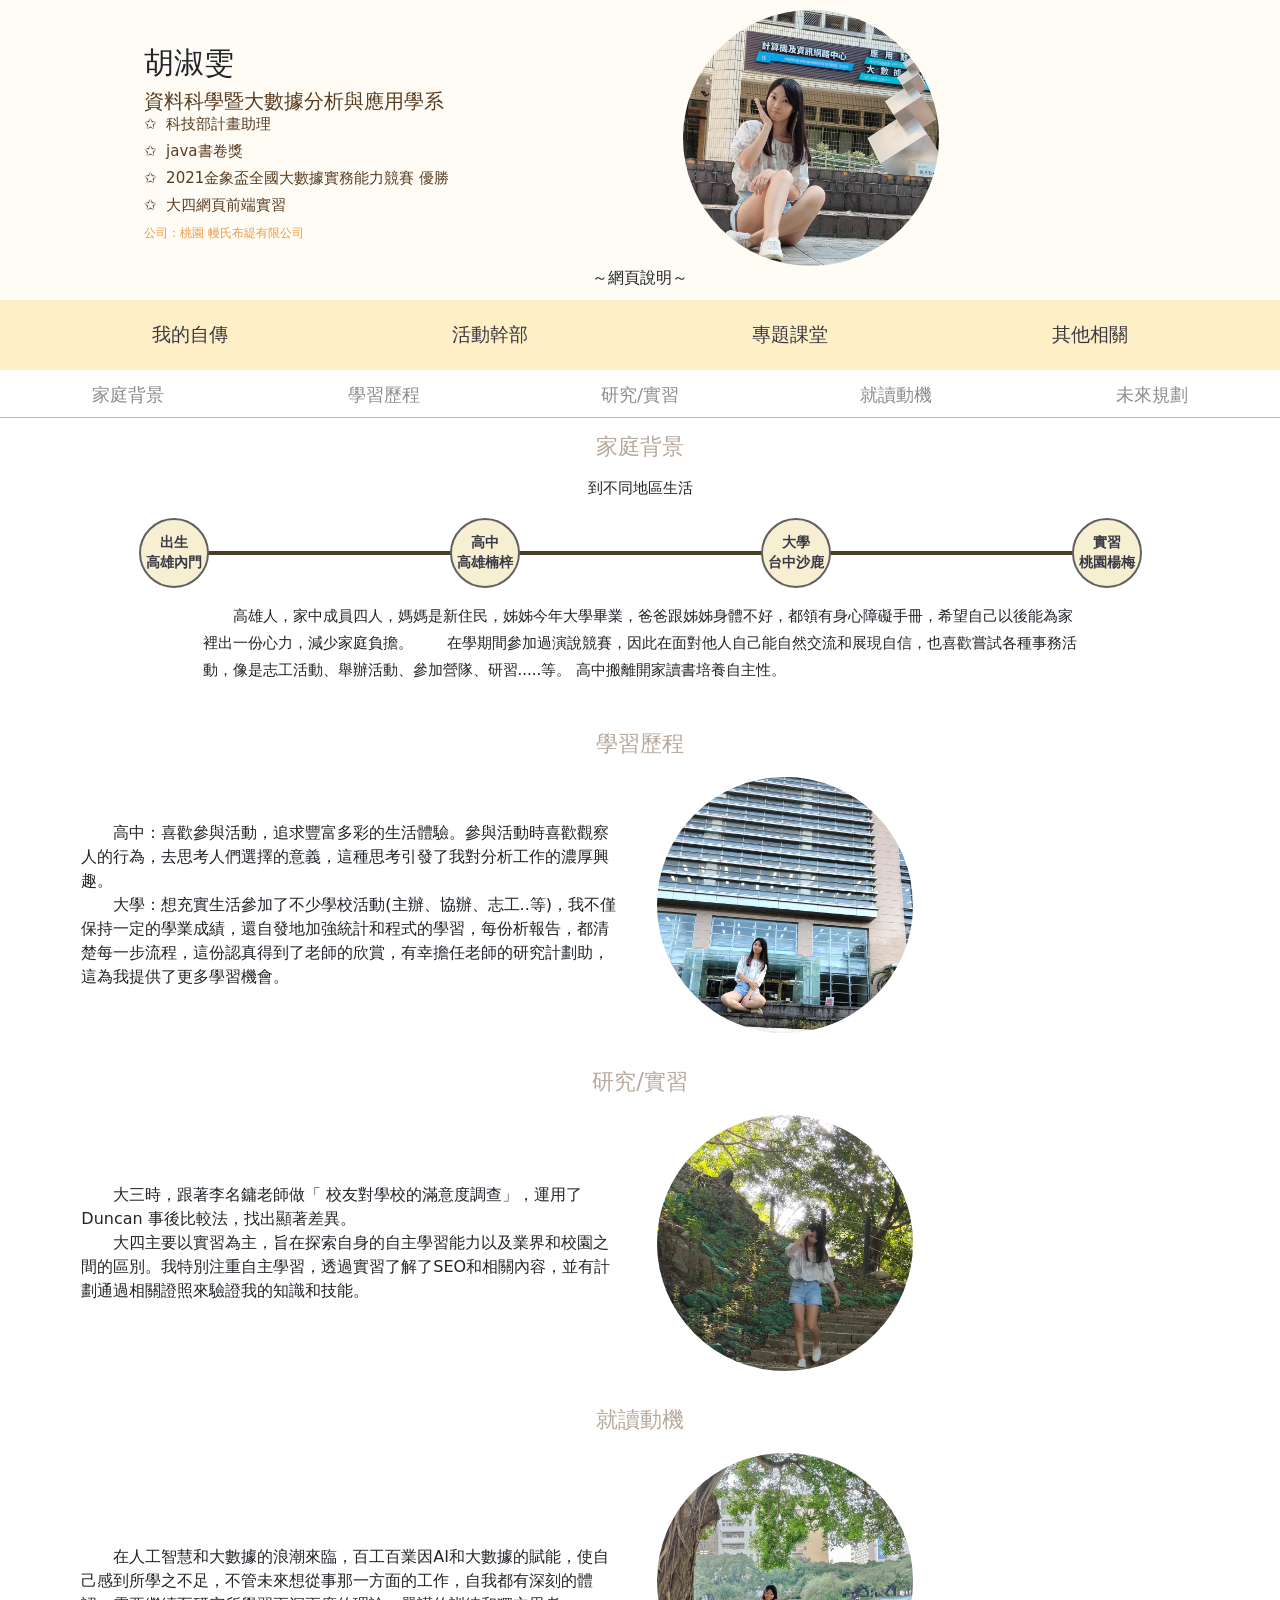
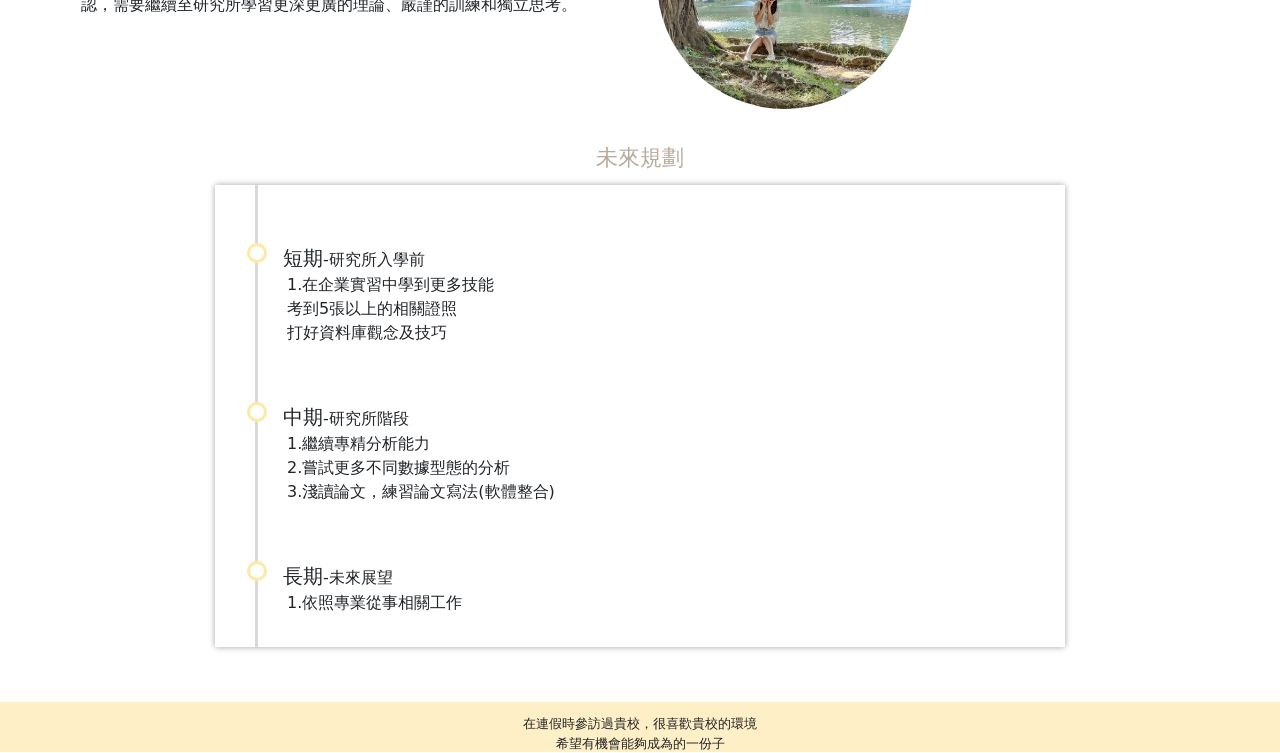
==== commit 8c2f0360: "Add files via upload" ====
--- a/index.html
+++ b/index.html
@@ -1376,7 +1376,7 @@
 					<div class="about_Q">112學年：<span class="about_text">4,9273元</span></div>
 					<div class="about_text">獎學金：
 						<ul>
-						<li>110-2邢祖援將軍紀念獎學金</li>>
+						<li>110-2邢祖援將軍紀念獎學金</li>
 						<li>學生獎助金-理院（書卷獎）</li>
 						<li>110學士班學業成積優良獎學金(學年班排四)</li>
 						<li>111學士班學業成積優良獎學金(學年班排三)</li>
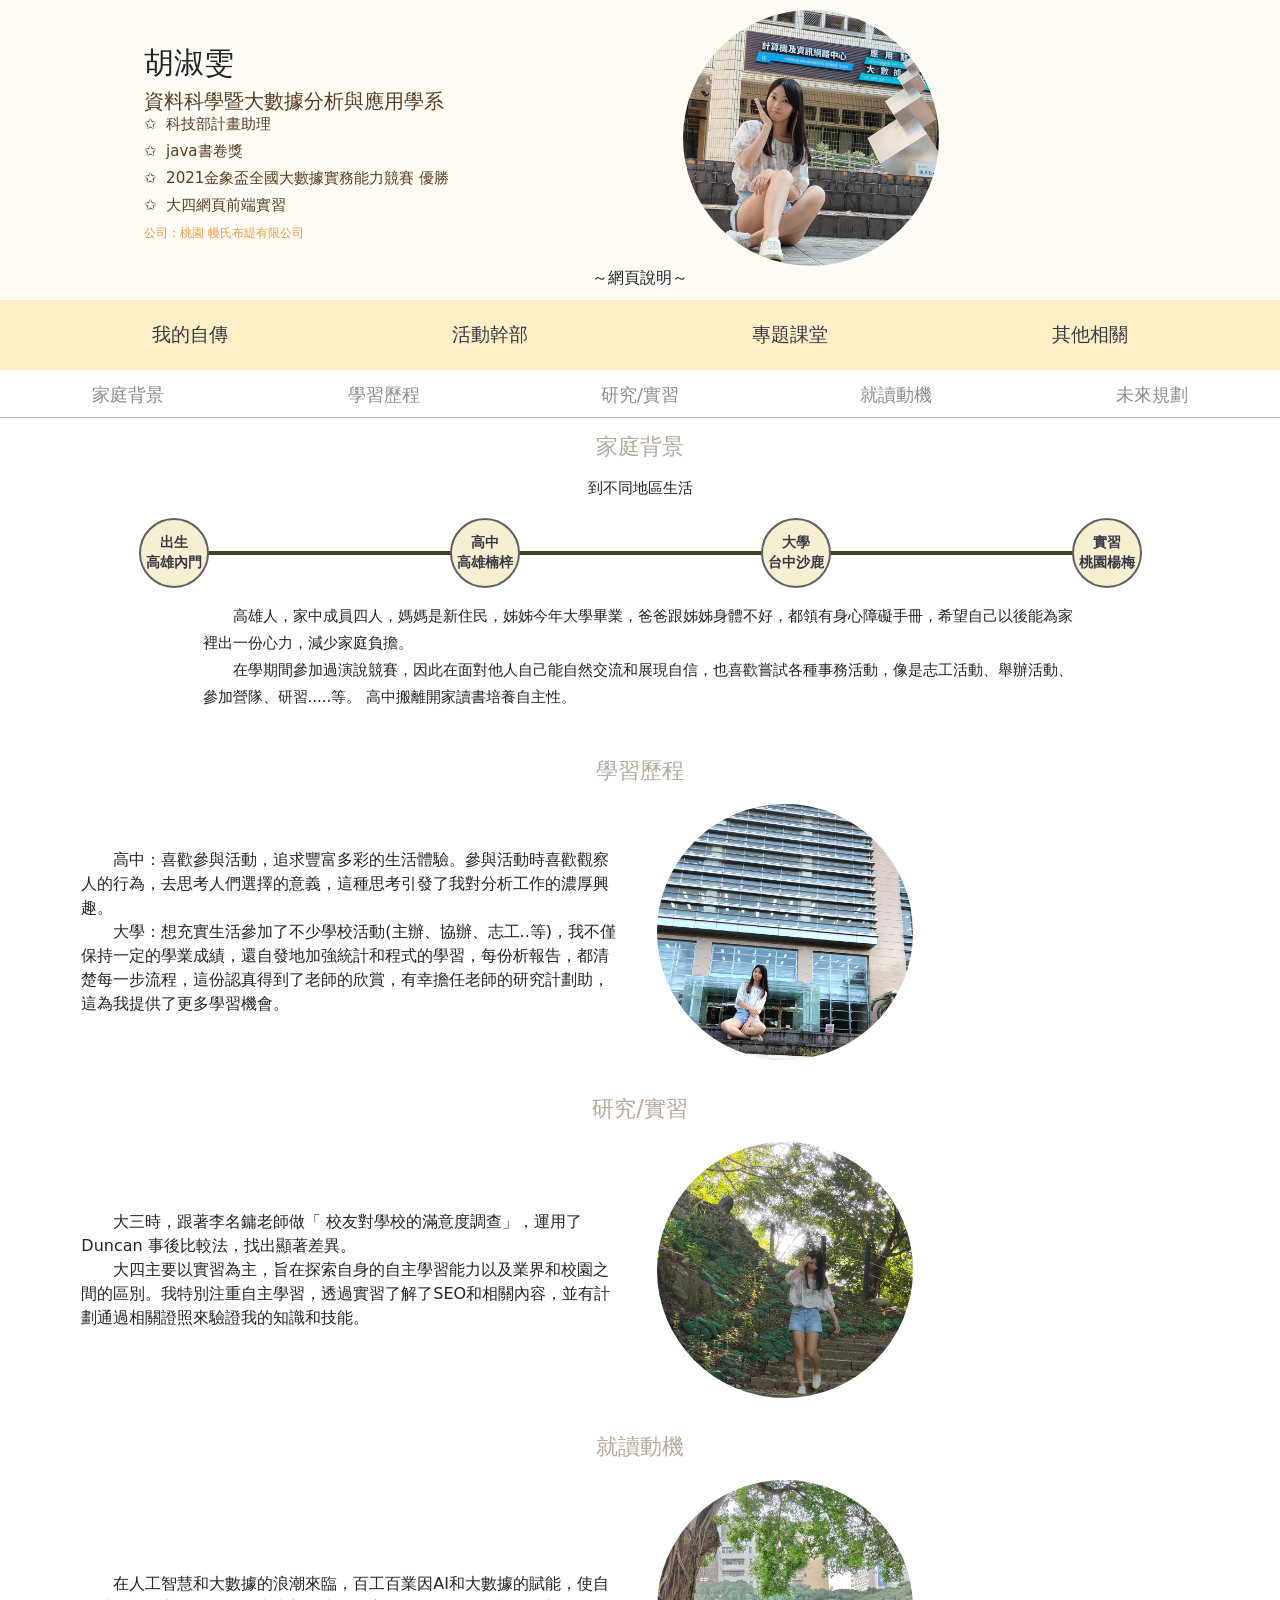
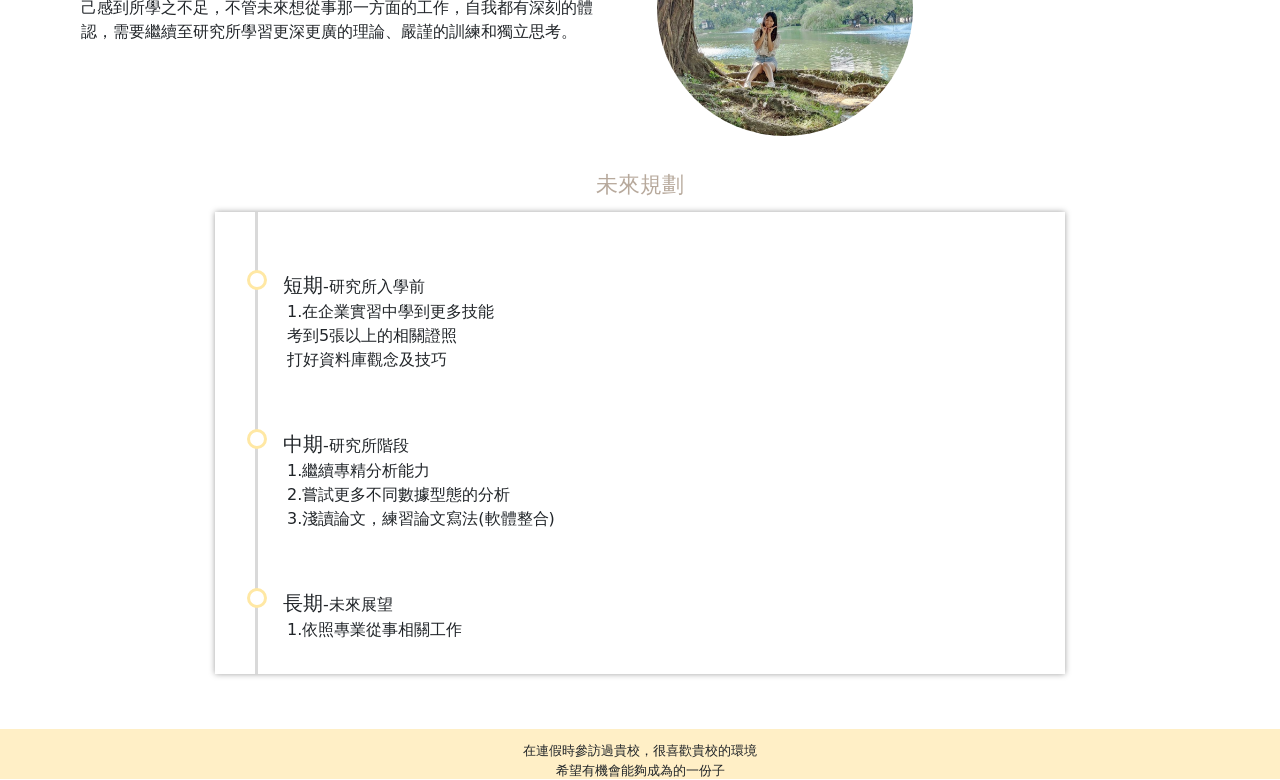
==== commit e3905588: "Add files via upload" ====
--- a/index.html
+++ b/index.html
@@ -132,7 +132,7 @@
 					</div>
 					<div class="family_text">
 						<p>&ensp;&ensp;&ensp;&ensp;高雄人，家中成員四人，媽媽是新住民，姊姊今年大學畢業，爸爸跟姊姊身體不好，都領有身心障礙手冊，希望自己以後能為家裡出一份心力，減少家庭負擔。
-							&ensp;&ensp;&ensp;&ensp;在學期間參加過演說競賽，因此在面對他人自己能自然交流和展現自信，也喜歡嘗試各種事務活動，像是志工活動、舉辦活動、參加營隊、研習.....等。
+							<br>&ensp;&ensp;&ensp;&ensp;在學期間參加過演說競賽，因此在面對他人自己能自然交流和展現自信，也喜歡嘗試各種事務活動，像是志工活動、舉辦活動、參加營隊、研習.....等。
 						 高中搬離開家讀書培養自主性。
 					</div>
 				</div>
@@ -925,7 +925,7 @@
 								<div class="Corporat_text">
 									&emsp;&emsp;一開始開會，看著前輩們報告工作內容，觀察他們的談吐及了解他們所說的內容。<span class="color_1">學習使用淺顯易懂的詞語表達，讓他人能清楚了解跟展示做法跟問題，提高自己的表達能力。</span>
 								</div>
-								<div class="Corporat_Small">改變</div>
+								<div class="Corporat_Small">✩改變</div>
 								<div class="Corporat_text">
 									<ol>
 									<li>生活習慣:上班和上學有很大差異，時間觀念的改變，睡眠時間調整為每天六到八小時，到目前上班四個月來沒有遲到。</li>
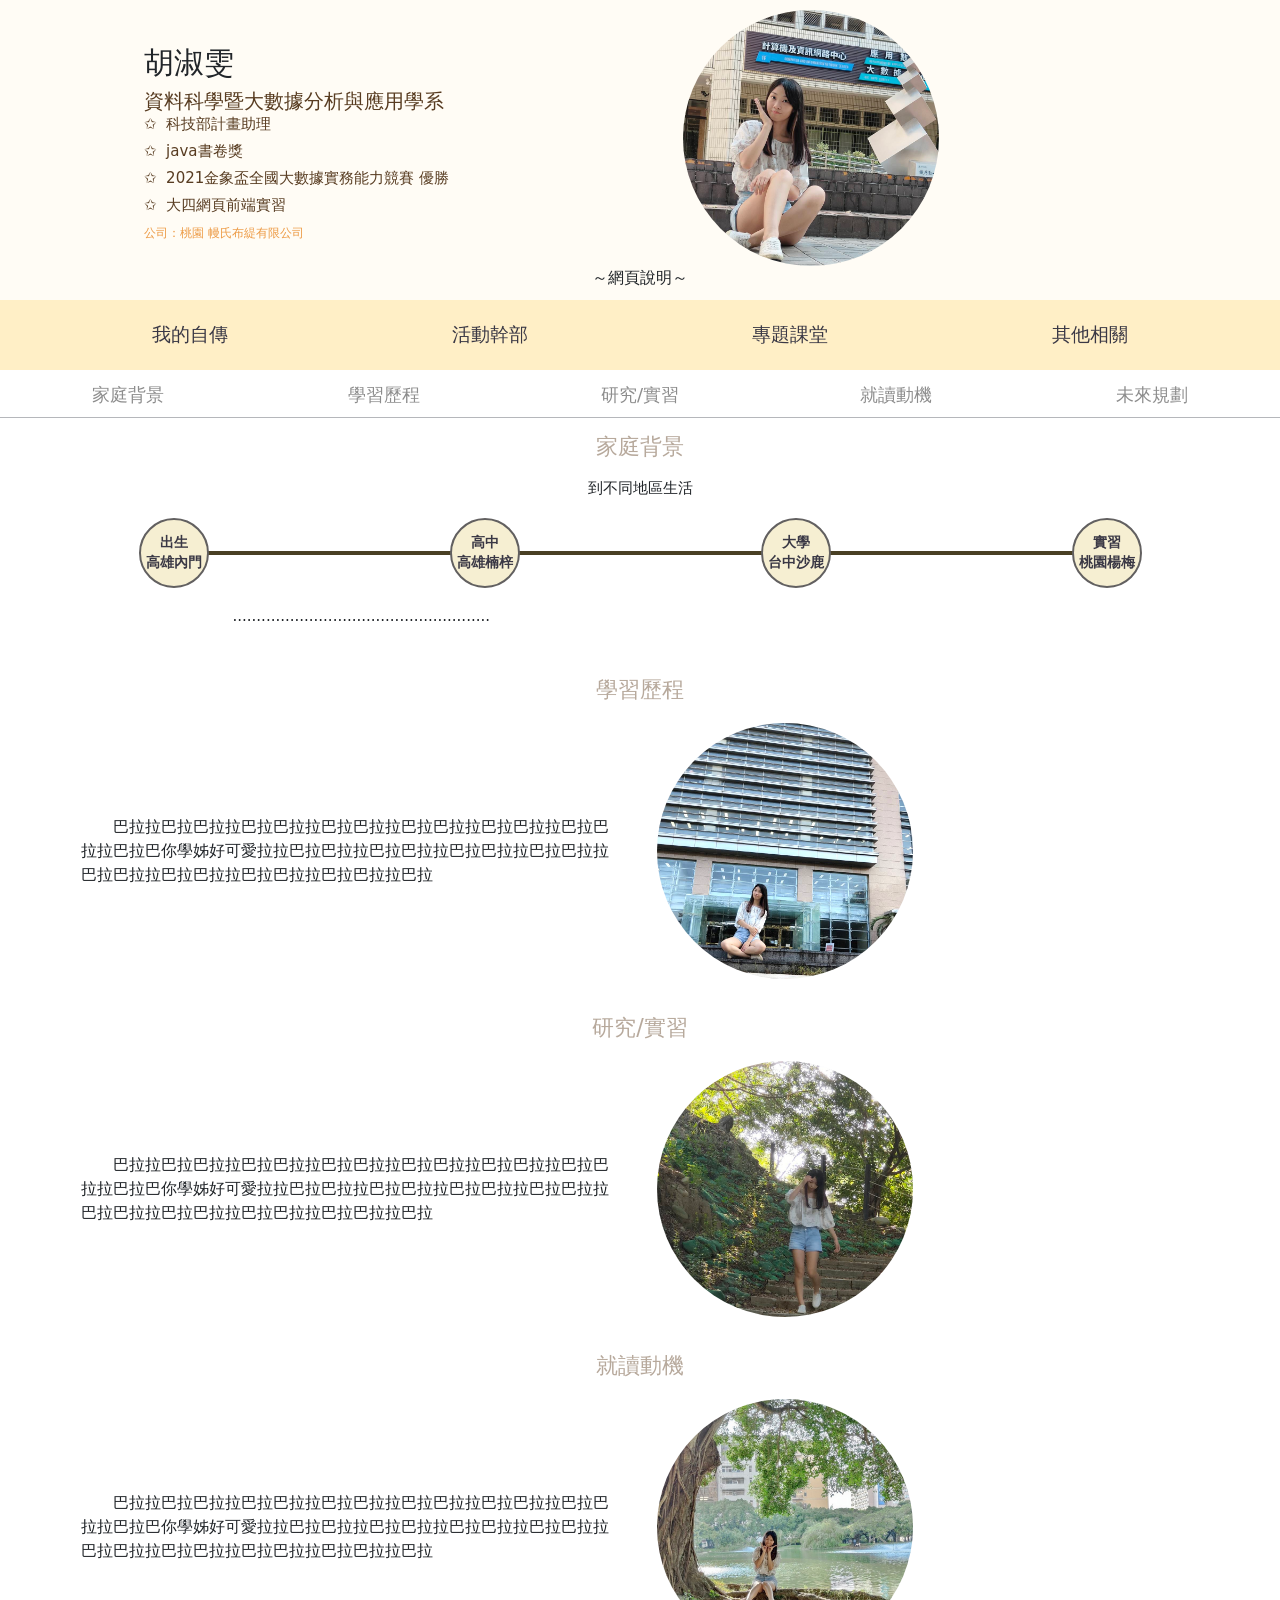
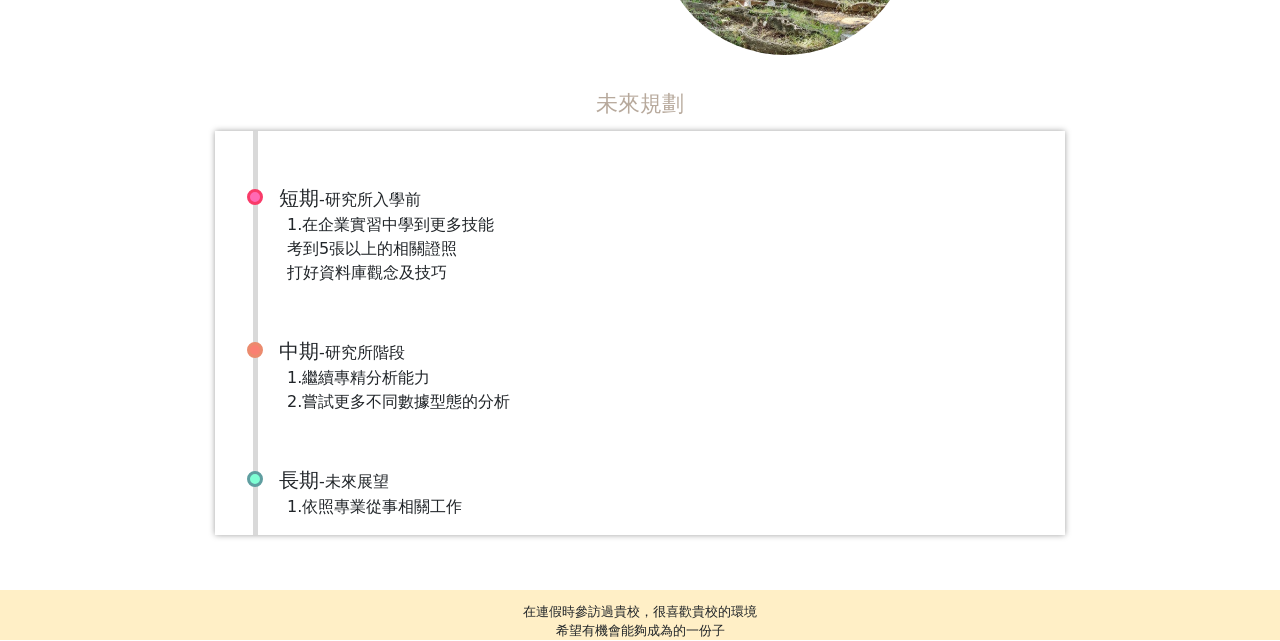
==== commit e282d806: "Add files via upload" ====
--- a/index.html
+++ b/index.html
@@ -131,9 +131,7 @@
 						</div>
 					</div>
 					<div class="family_text">
-						<p>&ensp;&ensp;&ensp;&ensp;高雄人，家中成員四人，媽媽是新住民，姊姊今年大學畢業，爸爸跟姊姊身體不好，都領有身心障礙手冊，希望自己以後能為家裡出一份心力，減少家庭負擔。
-							<br>&ensp;&ensp;&ensp;&ensp;在學期間參加過演說競賽，因此在面對他人自己能自然交流和展現自信，也喜歡嘗試各種事務活動，像是志工活動、舉辦活動、參加營隊、研習.....等。
-						 高中搬離開家讀書培養自主性。
+						<p>&ensp;&ensp;&ensp;&ensp;......................................................<br>
 					</div>
 				</div>
 				<!-- 學習歷程 -->
@@ -195,7 +193,7 @@
 						<div class="Tline">
 							<ul >
 								<li>
-									<div class="bullet color"></div>
+									<div class="bullet pink"></div>
 									<div class="title">短期<span class="little_title">-研究所入學前</span></div>
 									<div class="time_content">
 											<div class="time" value="0">1.在企業實習中學到更多技能</div>
@@ -207,19 +205,17 @@
 										</div>
 								</li>
 								<li>
-									<div class="bullet color"></div>
+									<div class="bullet orange"></div>
 									<div class="title">中期<span class="little_title">-研究所階段</span></div>
 									<div class="time_content">
 											<div class="time" value="3">1.繼續專精分析能力</div>
 											<div class="The_time">23e</div>
 											<div class="time" value="4">2.嘗試更多不同數據型態的分析</div>
 											<div class="The_time">23e</div>
-											<div class="time" value="4">3.淺讀論文，練習論文寫法(軟體整合)</div>
-											<div class="The_time">23e</div>
 									</div>
 								</li>
 								<li>
-									<div class="bullet color"></div>
+									<div class="bullet blue"></div>
 									<div class="title">長期<span class="little_title">-未來展望</span></div>
 									<div class="time_content">
 											<div>1.依照專業從事相關工作</div>
@@ -285,7 +281,7 @@
 										</div>
 									</div>
 								</div>
-	<!-- 競賽 營隊 -->
+	<!-- 111-1心靈成長營 -->
 								<div class="carousel-item">
 									<div class="row">
 										<div class="col-md-6 col-xs-12">
@@ -366,7 +362,7 @@
 													佐證資料：研習證書<br>
 												</div>												
 												<div class="disappear_text">
-													受學長介紹的影響，我參加了這個營隊。儘管其他隊輔95%都比我年輕，但他們志工經驗豐富。在這裡，我不僅帶領小朋友，還學習與他們相處，期望能為彼此的生命增添更多色彩。
+													因為學長的介紹，參加了這個營隊，其他隊輔95%都比我年紀還小，但是志工經驗一個比一個豐富，在這裡除了帶小朋友跟他們相處，希望能為彼此生命"增添"多點色彩。
 												</div>							
 											</div>
 										</div>
@@ -392,7 +388,7 @@
 											</div>
 										</div>
 									<div class="Activity_text">
-										受學長介紹的影響，我參加了這個營隊。儘管其他隊輔95%都比我年輕，但他們志工經驗豐富。在這裡，我不僅帶領小朋友，還學習與他們相處，期望能為彼此的生命增添更多色彩。
+										因為學長的介紹，參加了這個營隊，其他隊輔95%都比我年紀還小，但是志工經驗一個比一個豐富，在這裡除了帶小朋友(6位)跟他們相處，希望能為彼此生命多點色彩。
 									</div>
 								</div>
 							</div>
@@ -411,7 +407,7 @@
 												佐證資料：志工證明<br>
 											</div>	
 											<div class="disappear_text">
-												在小學早自習的時段走入教室，帶著他們手作。雖然偶爾會有小意外發生，但這些意外讓活動變得更有趣。我也看到其他人都非常投入地教學，整個過程非常融洽。
+												在小學早自習的時段走入教室，帶著他們手作，雖然可能每次活動都有一些小意外，但是意外可以讓活動變得有趣，也看到其他人為了活動而付出心力，認真的教學，整個過程十分的融洽。
 											</div>							
 										</div>
 									</div>
@@ -429,7 +425,7 @@
 										</div>
 									</div>
 									<div class="Activity_text">
-										在小學早自習的時段走入教室，帶著他們手作。雖然偶爾會有小意外發生，但這些意外讓活動變得更有趣。我也看到其他人都非常投入地教學，整個過程非常融洽。
+										在小學早自習的時段走入教室，帶著他們手作，雖然可能每次活動都有一些小意外，但是意外可以讓活動變得有趣，也看到其他人為了活動而付出心力，認真的教學，整個過程十分的融洽。30字心得。30字心得。
 									</div>
 								</div>
 							</div>
@@ -448,7 +444,8 @@
 												佐證資料：服務證書<br>
 											</div>	
 											<div class="disappear_text">
-												三年級下學期，應徵了導覽員的職位，負責帶領高中或本校新生參觀蓋夏圖書館。每場導覽約20分鐘，除了介紹，我還教新生們如何尋找書籍。我參與了連續兩場導覽，以自我檢討和改進，期望在工作中表現更出色。
+												三年下學期來應徵導覽員，帶高中或是本校新生介紹蓋夏圖書館的Ｂ1～F
+3，一場約20分鐘，而這場導覽要外加教新生們找書，連續兩場，其中自我檢討跟改進，希望自己能表現更好。
 											</div>							
 										</div>
 									</div>
@@ -467,7 +464,8 @@
 										</div>
 									</div>
 									<div class="Activity_text">
-										三年級下學期，應徵了導覽員的職位，負責帶領高中或本校新生參觀蓋夏圖書館。每場導覽約20分鐘，除了介紹，我還教新生們如何尋找書籍。我參與了連續兩場導覽，以自我檢討和改進，期望在工作中表現更出色。
+										三年下學期來應徵導覽員，帶高中或是本校新生介紹蓋夏圖書館的Ｂ1～F
+3，一場約20分鐘，而這場導覽要外加教新生們找書，連續兩場，其中自我檢討跟改進，希望自己能表現更好。
 									</div>
 								</div>
 							</div>
@@ -531,7 +529,7 @@
 										<div class="Activity_rt">
 											<div class="Activ_container">
 												<img class="Activity_img malert30" src="imgs/活動/心靈成長營_1.JPG"></img>
-												<div class="next">➜</div>
+												<<div class="next">➜</div>
 												<img class="Activity_img malert30" src="imgs/活動/心靈成長營_2.JPG"></img>
 												<div class="next">➜</div>
 												<img class="Activity_img malert30" src="imgs/活動/心靈成長營_3.JPG"></img>
@@ -678,7 +676,7 @@
 												資科系抽直屬總召
 											</div>	
 											<div class="Activ_text">    
-												第一次擔任總召，面對許多陌生的挑戰。幸好有同學的支持和陪伴，即使是線上辦理，我們做了大量的準備工作，希望能給大一們找到一個好直屬。
+												第一次當總召，對很多事情很陌生，但是因為有同學的陪伴，雖然是線上辦理，但是準備的很多，希望能給大一們找到一個好直屬。
 											</div>												
 										</div>
 									</div>
@@ -700,7 +698,7 @@
 													111-1社團博覽會總召
 												</div>   	
 												<div class="Activ_text">    
-													第一次辦理大型活動，有36個社團參與其中。這也是學生會的首次舉辦活動，我和新認識的同伴攜手合作，共同完成了這項挑戰。我們在過程中向老師學習經驗，期望能成功圓滿地舉辦這個活動。
+													第一次辦理大型活動共有36個社團來參與這次活動，這也是學生會的第一個活動，跟著剛認識不久的同伴，同心協力完成，也在之中學習從老師身上學習經驗，希望能圓滿完成活動。
 												</div>						
 											</div>
 										</div>
@@ -726,7 +724,7 @@
 													靜宜66週年校慶園遊會總召
 												</div>   		
 												<div class="Activ_text">    
-													第66週年的校慶主題「新青春●主動出擊」名字是當時辦社博所想的，希望在新的環境，為追尋自己的目標而不懈努力。
+													第66週年的校慶主題「新青春●主動出擊」名字是當時辦社博所想的，希望在新的環境，能主動揮灑青春汗水去追尋自己的目標。
 												</div>	
 											</div>
 										</div>
@@ -777,7 +775,7 @@
 											<div class="col-md-6 col-xs-12">
 												<div class="Societie_rt">
 													<div class="Societie_text he50p10">
-														當初覺得火舞很帥，那看別人帥不如自己也變成那樣。我入社後，一學期內掌握了各種舞蹈道具的基礎技巧，大二時擔任社團美宣，參與了兩場表演和三場工作。對我來說，火舞社代表了我大學社團生活的重要一部分。
+														當初覺得火舞很帥，那看別人帥不如自己也變成那樣，入社ㄧ學期玩遍了所有道具並都會一些基礎，大二當社團美宣，上了兩場表演，三場工作人員，對我來說火舞社是我大學社團的代表。
 													</div>
 												</div>
 											</div>	
@@ -805,7 +803,7 @@
 											<div class="col-md-6 col-xs-12">
 												<div class="Societie_rt">
 													<div class="Societie_text he50p10">
-														因為對手工藝有濃厚的興趣，我一直想參加相關的活動。現在我已經到了三年級，而實習計劃即將來臨。如果我不趕快參加手工藝活動，可能會成為我一生的遺憾。因此，我選擇參加了兩門我非常感興趣的課程，一門是製作袖珍屋，另一門是製作乾燥花相框。
+														因為自己對手工很有興趣所以一直想加入，直到四年級規劃要去實習，再不加入可能會成為遺憾，選了兩堂有興趣的袖珍屋跟乾燥花相框，袖珍屋意外選到最難的就拍了縮時錄影。
 													</div>
 												</div>
 											</div>	
@@ -858,13 +856,6 @@
 					<div class="Corporat">
 						<div class="row">
 							<div class="col-md-6 col-xs-12">
-								<div class="Corporat_title">-----概述-----</div>
-								<div class="Corporat_text">
-									<ul>
-										<li>目前合約:112/06/19~112/12/31 (已過試用期)</li>
-										<li>上班時間:周一至周五  9:00~18:00</li>
-										<li>實習來源:104自己投履歷</li>
-								</div>	
 								<div class="Corporat_title">-----工作內容-----</div>
 								<div class="Corporat_subtopic">1.初期</div>	
 								<div class="Corporat_text">
@@ -884,16 +875,17 @@
 								<div class="Corporat_title">-----實習動機-----</div>
 								<div class="Corporat_subtopic">1.公司</div>	
 								<div class="Corporat_text">        
-									&emsp;&emsp;當時面試時，面試官的話深深吸引了我:「 這間公司的網路跟前後端主要都是我負責的。」這讓我對這家公司充滿了期待。我知道在這樣一位能力精湛的工程師的帶領下，將有機會學到許多，不僅可以鞏固前端知識，還能拓寬後端技能。
+									&emsp;&emsp;當時面試時，面試官(之後要負責帶領我工作的工程師)說了一句:「 這間公司的網路跟前後端主要都是我負責的。」，心想如果錄取，我一定會選擇這間公司，因為這位工程師能力精煉，可以學到很多。<br>
+									&emsp;&emsp;除了基礎的前端之外，可能能接觸到自己較薄弱的後端(當時前後端都有在招人)。
 								</div>
 								<div class="Corporat_subtopic">2.自我考量</div>	
 								<div class="Corporat_text">
 									<ul>
-										<li>當時認為數據分析要會後端，而後端要會前端基礎。</li>
-										<li>所找的數據分析工作大部分與網頁前端有關。</li>
+										<li>當時認為數據分析要會後端，而後端要會一點前端基礎。</li>
+										<li>當時找的數據分析工作多數也是網頁前端。</li>
 										<li>累積業界的工作經驗。</li>
-										<li>渴望學習更多的職場溝通技巧和團隊協作技能。</li>
-										<li>想深入了解自己的能力並提高面對工作的責任心。</li>
+										<li>想學職場溝通技巧與團隊合作。</li>
+										<li>想知道自己的能力跟面對工作的責任心。</li>
 										<li>想為以後升學或求職先做準備。</li>
 									</ul>
 								</div>	
@@ -906,31 +898,28 @@
 								</div>
 								<div class="Corporat_important">1.參與多項活動：</div>	
 								<div class="Corporat_text">
-									&emsp;表示我樂意付出時間和精力去完成事務的人。
+									&emsp;代表我是個願意付出時間精神去完成事務的人
 								</div>
 								<div class="Corporat_important">
-									2在學業方面表現優秀，已完成必要學分：</div>	
-								<div class="Corporat_text">&emsp;證明學習能力，和可以專注於實習工作。</div>
+									2.排名優秀且大學三年已完成必要學分：</div>	
+								<div class="Corporat_text">&emsp;證明一定的學習能力，且可以專心實習而錄取</div>
 								<div class="Corporat_Small">✩起初</div>
 								<div class="Corporat_text">
-									&emsp;&emsp;工程師預計三天完成網頁，我卻花了一周的時間，感到有些慚愧。這次經驗讓我更加努力地提升自己的專業能力。<br>
-									&emsp;&emsp;聽了主管跟公司姐姐的建議，開始<span class="color_1">開始改善做筆記的習慣跟寫工作紀錄的方式</span>，第二次寫網頁模板果真有很大的進步。
+									&emsp;&emsp;工程師預計三天完成網頁，而我卻用了一周，自己有些慚愧，並努力提升專業能力。
+									聽了主管跟公司姐姐的建議，<span class="color_1">開始改善做筆記的習慣跟寫工作紀錄的方式</span>，第二次寫網頁模板有在預定的時間完成。
 								</div>
 								<div class="Corporat_Small">✩教學方式<span class="Corporat_important">-遇到不會再去請教工程師</span></div>
 								<div class="Corporat_text">
-									&emsp;&emsp;<span class="color_1">自己去思考評估作法是否合適恰當，要有自己的想法，而不是一味照要求做。</span>
+									&emsp;&emsp;<span class="color_1">能自己去思考評估作法是否合適恰當，要有自己的想法，而不是一味照要求做。</span>
 									當時大約三天~一周的時間學一種語法跟會運用。
 								</div>
 								<div class="Corporat_Small">✩其他</div>
 								<div class="Corporat_text">
-									&emsp;&emsp;一開始開會，看著前輩們報告工作內容，觀察他們的談吐及了解他們所說的內容。<span class="color_1">學習使用淺顯易懂的詞語表達，讓他人能清楚了解跟展示做法跟問題，提高自己的表達能力。</span>
-								</div>
-								<div class="Corporat_Small">✩改變</div>
-								<div class="Corporat_text">
-									<ol>
-									<li>生活習慣:上班和上學有很大差異，時間觀念的改變，睡眠時間調整為每天六到八小時，到目前上班四個月來沒有遲到。</li>
-									<li>工作態度-認真的學習提高自己的工作效率。</li>
-									</ol>
+									&emsp;&emsp;一開始開會，看著前輩們報告工作內容，觀察他們的談吐及了解他們所說的內容。<span class="color_1">學習使用淺顯易懂的詞語表達，讓他人能清楚了解跟展示做法跟問題，訓練表達能力。</span>
+								</div>
+								<div class="Corporat_Small">✩總結</div>
+								<div class="Corporat_text">
+									&emsp;&emsp;現今SEO十分受重視，自己未進公司前沒接觸到這類的內容，而前端對於SEO很重要，自己也盡快去了解跟學習相關概念。
 								</div>
 								<div class="Corporat_title">-----Skills-----</div>
 								<div class="Corporat_Small">Skills</div>	
@@ -1223,10 +1212,9 @@
 								</ul>
 							</li>
 							<li>AJAX後端讀取<br><img class="ppt_img" style="margin: 5px;" src="imgs/其他/ajax.jpg"><br>資料用成JSON格式再用AJAX引入<br>recall寫js開闔</li>
-							<li>下拉式開闔</li><img class="Activity_img " src="imgs/其他/範例_1.mov"></img>
+							<li>下拉式開闔</li><img class="Activity_img malert30" src="imgs/活動/下榻.mp4"></img>
 							<li>overflow-x:auto x軸若超出範圍為卷軸模式(副主題、圖片) </li>
 							<li>ID 錨點 </li>
-							<img class="Activity_img " src="imgs/其他/範例二.mov"></img>
 							<li>RWD響應式</li>
 						</ol>
 					</div>
@@ -1355,16 +1343,10 @@
 				</div>
 				<div class="theme" id="scholarship">
 					<h6 class="theme_title">獎助學金</h6>
+					<div class="about_title">基本資料</div>
+					
 					<div class="row">
 						<div class="col-6">
-							<ul>
-								<li>粉色：獎學金</li>
-								<li>綠色：幹部獎金</li>
-								<li>黃色：學校工讀金</li>
-								<li>藍色：ＴＡ、科技部助理</li>
-								<li>白色：學校飛鷹生補助金</li>
-								<li>黑色：其他</li>
-							</ul>
 							<img class="ship_img" src="imgs/其他/獎學金_2.jpg" alt="獎學金_2">
 						</div>
 						<div class="col-6">
@@ -1374,14 +1356,7 @@
 					<div class="about_Q">110學年：<span class="about_text">2,3270元</span></div>
 					<div class="about_Q">111學年：<span class="about_text">8,5481元</span></div>
 					<div class="about_Q">112學年：<span class="about_text">4,9273元</span></div>
-					<div class="about_text">獎學金：
-						<ul>
-						<li>110-2邢祖援將軍紀念獎學金</li>
-						<li>學生獎助金-理院（書卷獎）</li>
-						<li>110學士班學業成積優良獎學金(學年班排四)</li>
-						<li>111學士班學業成積優良獎學金(學年班排三)</li>
-						</ul>
-					</div>
+					
 				</div>
 			</div>
 		</div> 
--- a/style.css
+++ b/style.css
@@ -929,7 +929,7 @@
     box-shadow: 0 0 6px #a0a0a0;
 }
 .Tline ul {
-	padding: 0 0 2em 2em;
+	padding: 0em 0 1em 2em;
 	margin: 0;
 	list-style: none;
 	position: relative;
@@ -937,11 +937,11 @@
 .Tline ul::before {
 	content: ' ';
 	height: 100%;
-	width: 3px;
+	width: 5px;
 	background-color: #d9d9d9;
 	position: absolute;
 	top: 0;
-	left: 2.5em;
+	left: 2.4em;
 	z-index: -1;
 }
 .Tliney li div {
@@ -950,8 +950,8 @@
 	vertical-align: top;
 }
 .Tline .bullet {
-	width: 20px;
-	height: 20px;
+	width: 1rem;
+	height: 1rem;
 	box-sizing: border-box;
 	border-radius: 50%;
 	background: #fff;
@@ -960,13 +960,21 @@
 	margin-top: 7%;
 	float: left;
 }
-.Tline .bullet.color {
-	background-color: #fff;
-	border: 3px solid #FFE8A4;
+.Tline .bullet.pink {
+	background-color: hotpink;
+	border: 3px solid #F93B69;
+}
+.Tline .bullet.blue {
+	background-color: aquamarine;
+	border: 3px solid cadetblue;
+}
+.Tline .bullet.orange {
+	background-color: salmon;
+	border: 3px solid #EB8B6E;
 }
 .Tline .title {
 	font-size: 20px;
-	padding-top: 7%;
+	padding-top: 4vw;
 }
 .time_content {
 	width: 50vw;
